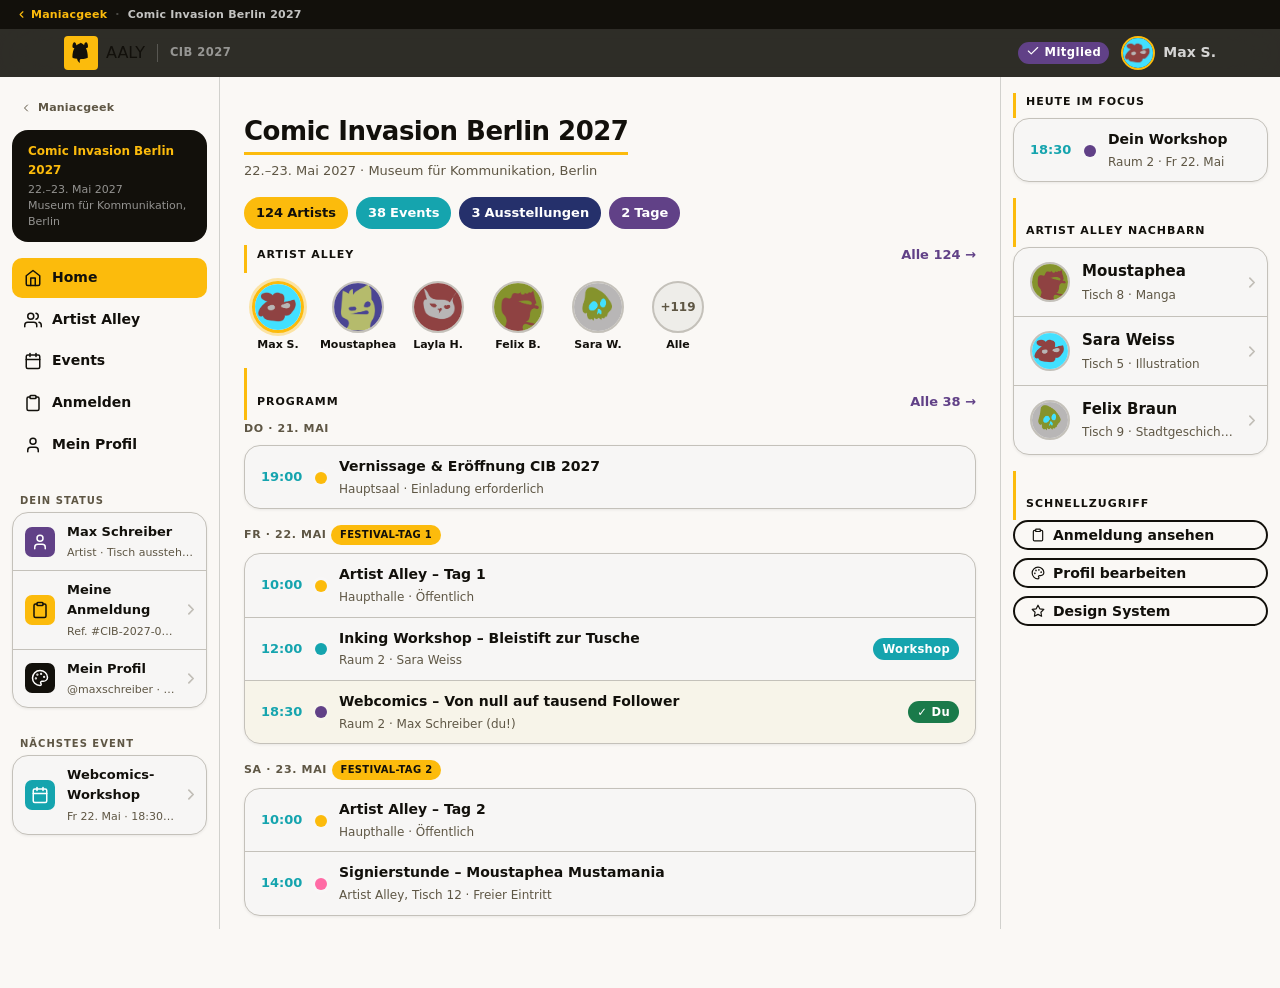
==== prototype/index.html @ ad55180c "feat(prototype): painted-door features + Slack-style drawer nav - All events clickable → event-detai" ====
<!DOCTYPE html>
<html lang="de">
<head>
  <meta charset="utf-8">
  <meta name="viewport" content="width=device-width, initial-scale=1">
  <title>Comic Invasion Berlin 2027 – AALY</title>
  <link rel="stylesheet" href="kern-aaly.css">
</head>
<body>

<a href="#main-content" class="skip-link">Zum Hauptinhalt springen</a>

<div class="kern-platform-bar">
  <a href="#" class="kern-platform-bar__link" onclick="return false;">
    <svg viewBox="0 0 24 24" width="11" height="11" fill="none" stroke="currentColor" stroke-width="2.5" stroke-linecap="round" stroke-linejoin="round"><path d="m15 18-6-6 6-6"/></svg>
    Maniacgeek
  </a>
  <span class="kern-platform-bar__sep">·</span>
  <span class="kern-platform-bar__space">Comic Invasion Berlin 2027</span>
</div>
<header class="kern-kopfzeile" role="banner">
  <div class="kern-kopfzeile__inner">
    <button class="kern-kopfzeile__logo-btn" onclick="openDrawer()" aria-label="Menü öffnen">
      <div class="kern-kopfzeile__logo-mark">
        <svg viewBox="87 177 62 72" width="22" height="22" fill="currentColor" aria-hidden="true">
          <path fill-rule="evenodd" d="M134.4,197.1c3.4,7.1,5.9,17.1,5.9,31.1,0,.1,0,.2-.2.3-7.9,4.1-20.8,4.4-24.8,4.6,0,0-.2,0-.2.1-.3.5-1.4,2.7-1.4,5.6,0,2.3.7,4.6,1.1,5.8,0,.3-.2.5-.4.4-4.4-2.5-8.3-6.7-9.1-12.6,0-.1-.1-.2-.3-.3-4.6-.4-9.3-1.2-13.4-3-1.1-.5-1.8-1.7-1.8-2.9.3-13.7,3-23.1,6.6-29.7,0,0,0,0-.1,0-3.5,0-6.4-.4-6.3-5.6,0-6.4,2.9-13.3,6.4-13.3,3.3,0,5.9,4.3,6.3,10,0,.3.3.4.5.2,5.1-4.6,10.1-5.7,11.7-5.9.2,0,.3-.2.3-.3v-2c0-.2.2-.3.4-.3,1.5.3,6.9,2,12.2,7.9.2.2.5.1.5-.2.5-5.3,3.2-9.2,6.3-9.2,3.5,0,6.3,6.9,6.3,13.3s-4.5,5.6-6,5.6c-.2,0-.4.2-.3.4"/>
        </svg>
      </div>
      AALY
      <span class="kern-kopfzeile__space-name">CIB 2027</span>
    </button>
    
    <div class="kern-kopfzeile__actions">
      <span class="kern-member-chip"><svg class="lucide" aria-hidden="true" viewBox="0 0 24 24" width="14" height="14" fill="none" stroke="currentColor" stroke-width="2" stroke-linecap="round" stroke-linejoin="round"><path d="M20 6 9 17l-5-5"/></svg> Mitglied</span>
      <div class="kern-kopfzeile__user">
        <div class="kern-kopfzeile__avatar"><img src="../FakeImages/Avatar copy 4.png" alt="Max Schreiber"></div>
        <span>Max S.</span>
      </div>
    </div>
  </div>
</header>

<main id="main-content">
<div class="kern-app-layout">

  <!-- ── SIDEBAR (900px+) ── -->
  <aside class="kern-sidebar" aria-label="Space-Navigation">

    <a href="#" class="kern-sidebar-back" onclick="return false;" aria-label="Zurück zu Maniacgeek">
      <svg viewBox="0 0 24 24" width="12" height="12" fill="none" stroke="currentColor" stroke-width="2" stroke-linecap="round" stroke-linejoin="round"><path d="m15 18-6-6 6-6"/></svg>
      Maniacgeek
    </a>
    <div class="kern-sidebar-space">
      <div class="kern-sidebar-space__name">Comic Invasion Berlin 2027</div>
      <div class="kern-sidebar-space__meta">22.–23. Mai 2027<br>Museum für Kommunikation, Berlin</div>
    </div>

    <nav class="kern-sidebar-nav" aria-label="Navigation">
      <a href="index.html" class="kern-sidebar-nav__item active">
        <svg viewBox="0 0 24 24" width="18" height="18" fill="none" stroke="currentColor" stroke-width="2" stroke-linecap="round" stroke-linejoin="round"><path d="m3 9 9-7 9 7v11a2 2 0 0 1-2 2H5a2 2 0 0 1-2-2z"/><polyline points="9 22 9 12 15 12 15 22"/></svg>
        Home
      </a>
      <a href="artists.html" class="kern-sidebar-nav__item">
        <svg viewBox="0 0 24 24" width="18" height="18" fill="none" stroke="currentColor" stroke-width="2" stroke-linecap="round" stroke-linejoin="round"><path d="M17 21v-2a4 4 0 0 0-4-4H5a4 4 0 0 0-4 4v2"/><circle cx="9" cy="7" r="4"/><path d="M23 21v-2a4 4 0 0 0-3-3.87"/><path d="M16 3.13a4 4 0 0 1 0 7.75"/></svg>
        Artist Alley
      </a>
      <a href="events.html" class="kern-sidebar-nav__item">
        <svg viewBox="0 0 24 24" width="18" height="18" fill="none" stroke="currentColor" stroke-width="2" stroke-linecap="round" stroke-linejoin="round"><path d="M8 2v4"/><path d="M16 2v4"/><rect width="18" height="18" x="3" y="4" rx="2"/><path d="M3 10h18"/></svg>
        Events
      </a>
      <a href="anmelden.html" class="kern-sidebar-nav__item">
        <svg viewBox="0 0 24 24" width="18" height="18" fill="none" stroke="currentColor" stroke-width="2" stroke-linecap="round" stroke-linejoin="round"><rect width="8" height="4" x="8" y="2" rx="1" ry="1"/><path d="M16 4h2a2 2 0 0 1 2 2v14a2 2 0 0 1-2 2H6a2 2 0 0 1-2-2V6a2 2 0 0 1 2-2h2"/></svg>
        Anmelden
      </a>
      <a href="artist-portfolio.html" class="kern-sidebar-nav__item">
        <svg viewBox="0 0 24 24" width="18" height="18" fill="none" stroke="currentColor" stroke-width="2" stroke-linecap="round" stroke-linejoin="round"><path d="M19 21v-2a4 4 0 0 0-4-4H9a4 4 0 0 0-4 4v2"/><circle cx="12" cy="7" r="4"/></svg>
        Mein Profil
      </a>
    </nav>

    <div class="kern-section-label">Dein Status</div>
    <div class="kern-cell-group" style="margin-bottom:var(--s4);">
      <div class="kern-cell">
        <div class="kern-cell__icon kern-cell__icon--purple">
          <svg class="lucide" viewBox="0 0 24 24" width="18" height="18" fill="none" stroke="currentColor" stroke-width="2" stroke-linecap="round" stroke-linejoin="round"><path d="M19 21v-2a4 4 0 0 0-4-4H9a4 4 0 0 0-4 4v2"/><circle cx="12" cy="7" r="4"/></svg>
        </div>
        <div class="kern-cell__content">
          <span class="kern-cell__title">Max Schreiber</span>
          <span class="kern-cell__sub">Artist · Tisch ausstehend</span>
        </div>
        <span class="kern-badge kern-badge--accent">In Prüfung</span>
      </div>
      <a href="anmelden.html" class="kern-cell kern-cell--chevron">
        <div class="kern-cell__icon kern-cell__icon--yellow">
          <svg class="lucide" viewBox="0 0 24 24" width="18" height="18" fill="none" stroke="currentColor" stroke-width="2" stroke-linecap="round" stroke-linejoin="round"><rect width="8" height="4" x="8" y="2" rx="1" ry="1"/><path d="M16 4h2a2 2 0 0 1 2 2v14a2 2 0 0 1-2 2H6a2 2 0 0 1-2-2V6a2 2 0 0 1 2-2h2"/></svg>
        </div>
        <div class="kern-cell__content">
          <span class="kern-cell__title">Meine Anmeldung</span>
          <span class="kern-cell__sub">Ref. #CIB-2027-0042</span>
        </div>
      </a>
      <a href="artist-portfolio.html" class="kern-cell kern-cell--chevron">
        <div class="kern-cell__icon kern-cell__icon--ink">
          <svg class="lucide" viewBox="0 0 24 24" width="18" height="18" fill="none" stroke="currentColor" stroke-width="2" stroke-linecap="round" stroke-linejoin="round"><circle cx="13.5" cy="6.5" r=".5" fill="currentColor"/><circle cx="17.5" cy="10.5" r=".5" fill="currentColor"/><circle cx="8.5" cy="7.5" r=".5" fill="currentColor"/><circle cx="6.5" cy="12.5" r=".5" fill="currentColor"/><path d="M12 2C6.5 2 2 6.5 2 12s4.5 10 10 10c.926 0 1.648-.746 1.648-1.688 0-.437-.18-.835-.437-1.125-.29-.289-.438-.652-.438-1.125a1.64 1.64 0 0 1 1.668-1.668h1.996c3.051 0 5.555-2.503 5.555-5.554C21.965 6.012 17.461 2 12 2z"/></svg>
        </div>
        <div class="kern-cell__content">
          <span class="kern-cell__title">Mein Profil</span>
          <span class="kern-cell__sub">@maxschreiber · 8 Werke</span>
        </div>
      </a>
    </div>

    <div class="kern-section-label">Nächstes Event</div>
    <div class="kern-cell-group">
      <a href="events.html" class="kern-cell kern-cell--chevron">
        <div class="kern-cell__icon kern-cell__icon--teal">
          <svg class="lucide" viewBox="0 0 24 24" width="18" height="18" fill="none" stroke="currentColor" stroke-width="2" stroke-linecap="round" stroke-linejoin="round"><path d="M8 2v4"/><path d="M16 2v4"/><rect width="18" height="18" x="3" y="4" rx="2"/><path d="M3 10h18"/></svg>
        </div>
        <div class="kern-cell__content">
          <span class="kern-cell__title">Webcomics-Workshop</span>
          <span class="kern-cell__sub">Fr 22. Mai · 18:30 · Raum 2</span>
        </div>
      </a>
    </div>

  </aside>

  <!-- ── MAIN CONTENT ── -->
  <div class="kern-main-col">

    <div class="kern-page-title">Comic Invasion Berlin 2027</div>
    <div class="kern-page-caption">22.–23. Mai 2027 · Museum für Kommunikation, Berlin</div>

    <div class="kern-stat-pills">
      <div class="kern-stat-pill"><span>124</span>Artists</div>
      <div class="kern-stat-pill"><span>38</span>Events</div>
      <div class="kern-stat-pill"><span>3</span>Ausstellungen</div>
      <div class="kern-stat-pill"><span>2</span>Tage</div>
    </div>

    <!-- Mobile-only: Dein Status -->
    <div class="sidebar-mobile-only">
      <div class="kern-section-label" style="padding-top:0;">Dein Status</div>
      <div class="kern-cell-group" style="margin-bottom:var(--s4);">
        <div class="kern-cell">
          <div class="kern-cell__icon kern-cell__icon--purple">
            <svg class="lucide" viewBox="0 0 24 24" width="18" height="18" fill="none" stroke="currentColor" stroke-width="2" stroke-linecap="round" stroke-linejoin="round"><path d="M19 21v-2a4 4 0 0 0-4-4H9a4 4 0 0 0-4 4v2"/><circle cx="12" cy="7" r="4"/></svg>
          </div>
          <div class="kern-cell__content">
            <span class="kern-cell__title">Max Schreiber</span>
            <span class="kern-cell__sub">Artist · Tisch ausstehend</span>
          </div>
          <span class="kern-badge kern-badge--accent">In Prüfung</span>
        </div>
        <a href="anmelden.html" class="kern-cell kern-cell--chevron">
          <div class="kern-cell__icon kern-cell__icon--yellow">
            <svg class="lucide" viewBox="0 0 24 24" width="18" height="18" fill="none" stroke="currentColor" stroke-width="2" stroke-linecap="round" stroke-linejoin="round"><rect width="8" height="4" x="8" y="2" rx="1" ry="1"/><path d="M16 4h2a2 2 0 0 1 2 2v14a2 2 0 0 1-2 2H6a2 2 0 0 1-2-2V6a2 2 0 0 1 2-2h2"/></svg>
          </div>
          <div class="kern-cell__content">
            <span class="kern-cell__title">Meine Anmeldung</span>
            <span class="kern-cell__sub">Ref. #CIB-2027-0042 · Eingereicht</span>
          </div>
        </a>
        <a href="events.html" class="kern-cell kern-cell--chevron">
          <div class="kern-cell__icon kern-cell__icon--teal">
            <svg class="lucide" viewBox="0 0 24 24" width="18" height="18" fill="none" stroke="currentColor" stroke-width="2" stroke-linecap="round" stroke-linejoin="round"><path d="M8 2v4"/><path d="M16 2v4"/><rect width="18" height="18" x="3" y="4" rx="2"/><path d="M3 10h18"/></svg>
          </div>
          <div class="kern-cell__content">
            <span class="kern-cell__title">Webcomics-Workshop</span>
            <span class="kern-cell__sub">Fr 22. Mai · 18:30 · Raum 2</span>
          </div>
          <span class="kern-badge kern-badge--success" style="flex-shrink:0;">Bestätigt</span>
        </a>
      </div>
    </div>

    <!-- Artist Alley scroll -->
    <div class="kern-section-label" style="padding-top:0;">Artist Alley <a href="artists.html">Alle 124 →</a></div>
    <div class="kern-scroll-x">
      <a href="artist-portfolio.html" class="kern-avatar-chip kern-avatar-chip--me">
        <div class="kern-avatar-chip__img"><img src="../FakeImages/Avatar copy 4.png" alt="Max Schreiber"></div>
        <span class="kern-avatar-chip__name">Max S.</span>
      </a>
      <a href="artist-portfolio.html" class="kern-avatar-chip">
        <div class="kern-avatar-chip__img"><img src="../FakeImages/Avatar.png" alt="Moustaphea Mustamania"></div>
        <span class="kern-avatar-chip__name">Moustaphea</span>
      </a>
      <a href="artists.html" class="kern-avatar-chip">
        <div class="kern-avatar-chip__img"><img src="../FakeImages/Avatar copy 2.png" alt="Layla Hassan"></div>
        <span class="kern-avatar-chip__name">Layla H.</span>
      </a>
      <a href="artists.html" class="kern-avatar-chip">
        <div class="kern-avatar-chip__img"><img src="../FakeImages/Avatar copy.png" alt="Felix Braun"></div>
        <span class="kern-avatar-chip__name">Felix B.</span>
      </a>
      <a href="artists.html" class="kern-avatar-chip">
        <div class="kern-avatar-chip__img"><img src="../FakeImages/Avatar copy 3.png" alt="Sara Weiss"></div>
        <span class="kern-avatar-chip__name">Sara W.</span>
      </a>
      <a href="artists.html" class="kern-avatar-chip">
        <div class="kern-avatar-chip__img" style="background:var(--color-surface);display:flex;align-items:center;justify-content:center;font-weight:800;font-size:12px;color:var(--color-text-muted);">+119</div>
        <span class="kern-avatar-chip__name">Alle</span>
      </a>
    </div>

    <!-- Programm -->
    <div class="kern-section-label">Programm <a href="events.html">Alle 38 →</a></div>

    <div style="font-size:11px;font-weight:700;letter-spacing:.06em;color:var(--color-text-muted);text-transform:uppercase;margin-bottom:var(--s2);">Do · 21. Mai</div>
    <div class="kern-cell-group" style="margin-bottom:var(--s4);">
      <a href="events.html" class="kern-event-cell">
        <span class="kern-event-cell__time">19:00</span>
        <span class="kern-event-cell__dot" style="background:var(--cib-yellow);"></span>
        <div class="kern-event-cell__body">
          <span class="kern-event-cell__title">Vernissage &amp; Eröffnung CIB 2027</span>
          <span class="kern-event-cell__meta">Hauptsaal · Einladung erforderlich</span>
        </div>
      </a>
    </div>

    <div style="font-size:11px;font-weight:700;letter-spacing:.06em;color:var(--color-text-muted);text-transform:uppercase;margin-bottom:var(--s2);">Fr · 22. Mai <span class="kern-badge kern-badge--brand" style="vertical-align:middle;font-size:10px;">Festival-Tag 1</span></div>
    <div class="kern-cell-group" style="margin-bottom:var(--s4);">
      <a href="events.html" class="kern-event-cell">
        <span class="kern-event-cell__time">10:00</span>
        <span class="kern-event-cell__dot" style="background:var(--cib-yellow);"></span>
        <div class="kern-event-cell__body">
          <span class="kern-event-cell__title">Artist Alley – Tag 1</span>
          <span class="kern-event-cell__meta">Haupthalle · Öffentlich</span>
        </div>
      </a>
      <a href="events.html" class="kern-event-cell">
        <span class="kern-event-cell__time">12:00</span>
        <span class="kern-event-cell__dot" style="background:var(--cib-teal);"></span>
        <div class="kern-event-cell__body">
          <span class="kern-event-cell__title">Inking Workshop – Bleistift zur Tusche</span>
          <span class="kern-event-cell__meta">Raum 2 · Sara Weiss</span>
        </div>
        <div class="kern-event-cell__right"><span class="kern-badge kern-badge--teal">Workshop</span></div>
      </a>
      <a href="event-detail.html" class="kern-event-cell" style="background:rgba(252,187,12,.05);">
        <span class="kern-event-cell__time">18:30</span>
        <span class="kern-event-cell__dot" style="background:var(--cib-purple);"></span>
        <div class="kern-event-cell__body">
          <span class="kern-event-cell__title">Webcomics – Von null auf tausend Follower</span>
          <span class="kern-event-cell__meta">Raum 2 · Max Schreiber (du!)</span>
        </div>
        <div class="kern-event-cell__right"><span class="kern-badge kern-badge--success">✓ Du</span></div>
      </a>
    </div>

    <div style="font-size:11px;font-weight:700;letter-spacing:.06em;color:var(--color-text-muted);text-transform:uppercase;margin-bottom:var(--s2);">Sa · 23. Mai <span class="kern-badge kern-badge--brand" style="vertical-align:middle;font-size:10px;">Festival-Tag 2</span></div>
    <div class="kern-cell-group">
      <a href="events.html" class="kern-event-cell">
        <span class="kern-event-cell__time">10:00</span>
        <span class="kern-event-cell__dot" style="background:var(--cib-yellow);"></span>
        <div class="kern-event-cell__body">
          <span class="kern-event-cell__title">Artist Alley – Tag 2</span>
          <span class="kern-event-cell__meta">Haupthalle · Öffentlich</span>
        </div>
      </a>
      <a href="artist-portfolio.html" class="kern-event-cell">
        <span class="kern-event-cell__time">14:00</span>
        <span class="kern-event-cell__dot" style="background:var(--cib-pink);"></span>
        <div class="kern-event-cell__body">
          <span class="kern-event-cell__title">Signierstunde – Moustaphea Mustamania</span>
          <span class="kern-event-cell__meta">Artist Alley, Tisch 12 · Freier Eintritt</span>
        </div>
      </a>
    </div>

  </div><!-- /kern-main-col -->

  <!-- ── SIDE PANEL (1200px+) ── -->
  <div class="kern-side-panel">
    <div class="kern-section-label" style="padding-top:0;">Heute im Focus</div>
    <div class="kern-cell-group" style="margin-bottom:var(--s4);">
      <a href="events.html" class="kern-event-cell">
        <span class="kern-event-cell__time">18:30</span>
        <span class="kern-event-cell__dot" style="background:var(--cib-purple);"></span>
        <div class="kern-event-cell__body">
          <span class="kern-event-cell__title">Dein Workshop</span>
          <span class="kern-event-cell__meta">Raum 2 · Fr 22. Mai</span>
        </div>
      </a>
    </div>

    <div class="kern-section-label">Artist Alley Nachbarn</div>
    <div class="kern-cell-group" style="margin-bottom:var(--s4);">
      <a href="artist-portfolio.html" class="kern-cell kern-cell--chevron">
        <div class="kern-cell__avatar"><img src="../FakeImages/Avatar copy 5.png" alt="Moustaphea"></div>
        <div class="kern-cell__content">
          <span class="kern-cell__title">Moustaphea</span>
          <span class="kern-cell__sub">Tisch 8 · Manga</span>
        </div>
      </a>
      <a href="artists.html" class="kern-cell kern-cell--chevron">
        <div class="kern-cell__avatar"><img src="../FakeImages/Avatar copy 8.png" alt="Sara Weiss"></div>
        <div class="kern-cell__content">
          <span class="kern-cell__title">Sara Weiss</span>
          <span class="kern-cell__sub">Tisch 5 · Illustration</span>
        </div>
      </a>
      <a href="artists.html" class="kern-cell kern-cell--chevron">
        <div class="kern-cell__avatar"><img src="../FakeImages/Avatar copy 3.png" alt="Felix Braun"></div>
        <div class="kern-cell__content">
          <span class="kern-cell__title">Felix Braun</span>
          <span class="kern-cell__sub">Tisch 9 · Stadtgeschichten</span>
        </div>
      </a>
    </div>

    <div class="kern-section-label">Schnellzugriff</div>
    <div style="display:flex;flex-direction:column;gap:var(--s2);">
      <a href="anmelden.html" class="kern-btn kern-btn--secondary kern-btn--sm" style="justify-content:flex-start; gap:8px;">
        <svg viewBox="0 0 24 24" width="14" height="14" fill="none" stroke="currentColor" stroke-width="2" stroke-linecap="round" stroke-linejoin="round"><rect width="8" height="4" x="8" y="2" rx="1"/><path d="M16 4h2a2 2 0 0 1 2 2v14a2 2 0 0 1-2 2H6a2 2 0 0 1-2-2V6a2 2 0 0 1 2-2h2"/></svg>
        Anmeldung ansehen
      </a>
      <a href="artist-portfolio.html" class="kern-btn kern-btn--secondary kern-btn--sm" style="justify-content:flex-start; gap:8px;">
        <svg viewBox="0 0 24 24" width="14" height="14" fill="none" stroke="currentColor" stroke-width="2" stroke-linecap="round" stroke-linejoin="round"><circle cx="13.5" cy="6.5" r=".5" fill="currentColor"/><circle cx="17.5" cy="10.5" r=".5" fill="currentColor"/><circle cx="8.5" cy="7.5" r=".5" fill="currentColor"/><circle cx="6.5" cy="12.5" r=".5" fill="currentColor"/><path d="M12 2C6.5 2 2 6.5 2 12s4.5 10 10 10c.926 0 1.648-.746 1.648-1.688 0-.437-.18-.835-.437-1.125-.29-.289-.438-.652-.438-1.125a1.64 1.64 0 0 1 1.668-1.668h1.996c3.051 0 5.555-2.503 5.555-5.554C21.965 6.012 17.461 2 12 2z"/></svg>
        Profil bearbeiten
      </a>
      <a href="design-system.html" class="kern-btn kern-btn--secondary kern-btn--sm" style="justify-content:flex-start; gap:8px;">
        <svg viewBox="0 0 24 24" width="14" height="14" fill="none" stroke="currentColor" stroke-width="2" stroke-linecap="round" stroke-linejoin="round"><path d="M12 2l3.09 6.26L22 9.27l-5 4.87 1.18 6.88L12 17.77l-6.18 3.25L7 14.14 2 9.27l6.91-1.01L12 2z"/></svg>
        Design System
      </a>
    </div>
  </div><!-- /kern-side-panel -->

</div><!-- /kern-app-layout -->
</main>

<!-- Bottom nav (mobile only, hidden 900px+) -->
<nav class="kern-bottom-nav" aria-label="Hauptnavigation">
  <a href="index.html" class="kern-bottom-nav__item active">
    <svg viewBox="0 0 24 24" width="22" height="22" fill="none" stroke="currentColor" stroke-width="2" stroke-linecap="round" stroke-linejoin="round"><path d="m3 9 9-7 9 7v11a2 2 0 0 1-2 2H5a2 2 0 0 1-2-2z"/><polyline points="9 22 9 12 15 12 15 22"/></svg>
    Home
  </a>
  <a href="artists.html" class="kern-bottom-nav__item">
    <svg viewBox="0 0 24 24" width="22" height="22" fill="none" stroke="currentColor" stroke-width="2" stroke-linecap="round" stroke-linejoin="round"><path d="M17 21v-2a4 4 0 0 0-4-4H5a4 4 0 0 0-4 4v2"/><circle cx="9" cy="7" r="4"/><path d="M23 21v-2a4 4 0 0 0-3-3.87"/><path d="M16 3.13a4 4 0 0 1 0 7.75"/></svg>
    Artists
  </a>
  <a href="events.html" class="kern-bottom-nav__item">
    <svg viewBox="0 0 24 24" width="22" height="22" fill="none" stroke="currentColor" stroke-width="2" stroke-linecap="round" stroke-linejoin="round"><path d="M8 2v4"/><path d="M16 2v4"/><rect width="18" height="18" x="3" y="4" rx="2"/><path d="M3 10h18"/></svg>
    Events
  </a>
  <a href="chat.html" class="kern-bottom-nav__item">
    <svg viewBox="0 0 24 24" width="22" height="22" fill="none" stroke="currentColor" stroke-width="2" stroke-linecap="round" stroke-linejoin="round"><path d="M21 15a2 2 0 0 1-2 2H7l-4 4V5a2 2 0 0 1 2-2h14a2 2 0 0 1 2 2z"/></svg>
    Chat
  </a>
  <a href="artist-portfolio.html" class="kern-bottom-nav__item">
    <svg viewBox="0 0 24 24" width="22" height="22" fill="none" stroke="currentColor" stroke-width="2" stroke-linecap="round" stroke-linejoin="round"><path d="M19 21v-2a4 4 0 0 0-4-4H9a4 4 0 0 0-4 4v2"/><circle cx="12" cy="7" r="4"/></svg>
    Profil
  </a>
</nav>


<!-- App Drawer -->
<div class="kern-drawer-overlay" id="drawerOverlay" onclick="closeDrawer()"></div>
<div class="kern-drawer" id="appDrawer" aria-hidden="true">
  <div class="kern-drawer__head">
    <div class="kern-drawer__logo-mark">
      <svg viewBox="87 177 62 72" width="22" height="22" fill="currentColor"><path fill-rule="evenodd" d="M134.4,197.1c3.4,7.1,5.9,17.1,5.9,31.1,0,.1,0,.2-.2.3-7.9,4.1-20.8,4.4-24.8,4.6,0,0-.2,0-.2.1-.3.5-1.4,2.7-1.4,5.6,0,2.3.7,4.6,1.1,5.8,0,.3-.2.5-.4.4-4.4-2.5-8.3-6.7-9.1-12.6,0-.1-.1-.2-.3-.3-4.6-.4-9.3-1.2-13.4-3-1.1-.5-1.8-1.7-1.8-2.9.3-13.7,3-23.1,6.6-29.7,0,0,0,0-.1,0-3.5,0-6.4-.4-6.3-5.6,0-6.4,2.9-13.3,6.4-13.3,3.3,0,5.9,4.3,6.3,10,0,.3.3.4.5.2,5.1-4.6,10.1-5.7,11.7-5.9.2,0,.3-.2.3-.3v-2c0-.2.2-.3.4-.3,1.5.3,6.9,2,12.2,7.9.2.2.5.1.5-.2.5-5.3,3.2-9.2,6.3-9.2,3.5,0,6.3,6.9,6.3,13.3s-4.5,5.6-6,5.6c-.2,0-.4.2-.3.4"/></svg>
    </div>
    <div>
      <div class="kern-drawer__title">AALY</div>
      <div class="kern-drawer__subtitle">Comic Invasion Berlin 2027</div>
    </div>
    <button class="kern-drawer__close" onclick="closeDrawer()" aria-label="Schließen">
      <svg viewBox="0 0 24 24" width="18" height="18" fill="none" stroke="currentColor" stroke-width="2" stroke-linecap="round" stroke-linejoin="round"><line x1="18" y1="6" x2="6" y2="18"/><line x1="6" y1="6" x2="18" y2="18"/></svg>
    </button>
  </div>

  <div class="kern-drawer__section">
    <div class="kern-drawer__section-label">Navigation</div>
    <a href="index.html" class="kern-drawer__item active">
      <svg viewBox="0 0 24 24" width="18" height="18" fill="none" stroke="currentColor" stroke-width="2" stroke-linecap="round" stroke-linejoin="round"><path d="m3 9 9-7 9 7v11a2 2 0 0 1-2 2H5a2 2 0 0 1-2-2z"/><polyline points="9 22 9 12 15 12 15 22"/></svg>
      Übersicht
    </a>
    <a href="artists.html" class="kern-drawer__item">
      <svg viewBox="0 0 24 24" width="18" height="18" fill="none" stroke="currentColor" stroke-width="2" stroke-linecap="round" stroke-linejoin="round"><path d="M17 21v-2a4 4 0 0 0-4-4H5a4 4 0 0 0-4 4v2"/><circle cx="9" cy="7" r="4"/><path d="M23 21v-2a4 4 0 0 0-3-3.87"/><path d="M16 3.13a4 4 0 0 1 0 7.75"/></svg>
      Artist Alley
    </a>
    <a href="events.html" class="kern-drawer__item">
      <svg viewBox="0 0 24 24" width="18" height="18" fill="none" stroke="currentColor" stroke-width="2" stroke-linecap="round" stroke-linejoin="round"><path d="M8 2v4"/><path d="M16 2v4"/><rect width="18" height="18" x="3" y="4" rx="2"/><path d="M3 10h18"/></svg>
      Events
    </a>
    <a href="chat.html" class="kern-drawer__item">
      <svg viewBox="0 0 24 24" width="18" height="18" fill="none" stroke="currentColor" stroke-width="2" stroke-linecap="round" stroke-linejoin="round"><path d="M21 15a2 2 0 0 1-2 2H7l-4 4V5a2 2 0 0 1 2-2h14a2 2 0 0 1 2 2z"/></svg>
      Chat & Community
    </a>
  </div>

  <div class="kern-drawer__divider"></div>

  <div class="kern-drawer__section">
    <div class="kern-drawer__section-label">Mein Bereich</div>
    <a href="#" class="kern-drawer__item" onclick="return false;">
      <svg viewBox="0 0 24 24" width="18" height="18" fill="none" stroke="currentColor" stroke-width="2" stroke-linecap="round" stroke-linejoin="round"><rect width="8" height="4" x="8" y="2" rx="1" ry="1"/><path d="M16 4h2a2 2 0 0 1 2 2v14a2 2 0 0 1-2 2H6a2 2 0 0 1-2-2V6a2 2 0 0 1 2-2h2"/></svg>
      Meine Anmeldung
    </a>
    <a href="artist-portfolio.html" class="kern-drawer__item">
      <svg viewBox="0 0 24 24" width="18" height="18" fill="none" stroke="currentColor" stroke-width="2" stroke-linecap="round" stroke-linejoin="round"><path d="M19 21v-2a4 4 0 0 0-4-4H9a4 4 0 0 0-4 4v2"/><circle cx="12" cy="7" r="4"/></svg>
      Mein Profil
    </a>
  </div>

  <div class="kern-drawer__divider"></div>

  <div class="kern-drawer__section">
    <div class="kern-drawer__section-label">Maniacgeek</div>
    <a href="#" class="kern-drawer__item" onclick="return false;">
      <svg viewBox="0 0 24 24" width="18" height="18" fill="none" stroke="currentColor" stroke-width="2" stroke-linecap="round" stroke-linejoin="round"><path d="m15 18-6-6 6-6"/></svg>
      Zurück zu Maniacgeek
    </a>
  </div>

  <div class="kern-drawer__user">
    <img src="../FakeImages/Avatar copy 4.png" alt="Max Schreiber" class="kern-drawer__avatar">
    <div>
      <div class="kern-drawer__user-name">Max Schreiber</div>
      <div class="kern-drawer__user-role">Artist · Mitglied</div>
    </div>
  </div>
</div>

<script>
function openDrawer() {
  document.getElementById('appDrawer').classList.add('open');
  document.getElementById('drawerOverlay').classList.add('open');
  document.getElementById('appDrawer').removeAttribute('aria-hidden');
}
function closeDrawer() {
  document.getElementById('appDrawer').classList.remove('open');
  document.getElementById('drawerOverlay').classList.remove('open');
  document.getElementById('appDrawer').setAttribute('aria-hidden','true');
}
document.addEventListener('keydown', e => { if(e.key==='Escape') closeDrawer(); });
</script>

</body>
</html>
---- prototype/kern-aaly.css ----
/* KERN UX v2.6.4 – CIB / AALY Theme */
/* KERN-Struktur + CIB Editorial-Aesthetik */

.lucide { vertical-align: -0.2em; flex-shrink: 0; }

@import url('https://fonts.googleapis.com/css2?family=Public+Sans:ital,wght@0,400;0,600;0,700;0,800;0,900;1,700&display=swap');

:root {
  /* ── AALY Design System (aus AALY_DesignComponents.svg) ── */

  /* Main Interactions */
  --cib-yellow:        #fcbb0c;   /* Main Interaction Bright */
  --cib-yellow-hover:  #c8940b;   /* Main Interaction Mid */
  --cib-yellow-gold:   #946e0b;   /* Main Interaction Deep */
  --cib-yellow-dim:    #fef3cc;   /* Tint für Backgrounds */

  /* BG Scale (warm, aus SVG-Graureihe) */
  --cib-ink:           #12100b;   /* BG Dark / Main Interaction Dark – dunkelste Farbe */
  --cib-ink-mid:       #5f470a;   /* Dark warm */
  --cib-ink-soft:      #3a2a0d;   /* Zwischenton */

  /* Neutral Warm Scale */
  --cib-sand-dark:     #5e5644;
  --cib-sand-mid:      #918b7f;
  --cib-sand-light:    #c4c1ba;
  --cib-sand-bright:   #f7f6f5;   /* BG Bright */

  /* Warning */
  --cib-red:           #f93c10;
  --cib-red-light:     #fde8e3;

  /* Akzentfarben (aus Design System) */
  --cib-teal:          #15a4ae;   /* Akzent 1 */
  --cib-navy:          #25306b;   /* Akzent 2 */
  --cib-purple:        #614187;   /* Akzent 3 */
  --cib-pink:          #ff6ba5;   /* Akzent 4 */
  --cib-rose:          #e2a9af;   /* Akzent 5 */
  --cib-purple-light:  #ede8f5;
  --cib-purple-dark:   #3d2759;

  /* KERN Neutral Scale – warm getönt */
  --color-bg:          #f7f6f5;   /* BG Bright aus Design System */
  --color-bg-pure:     #ffffff;
  --color-surface:     #eeede9;
  --color-surface-2:   #e3e1db;
  --color-border:      #c4c1ba;   /* aus Design System */
  --color-border-dark: #918b7f;
  --color-text:        #12100b;   /* BG Dark = Text Dark */
  --color-text-muted:  #5e5644;
  --color-text-xmuted: #918b7f;

  /* Semantic aliases */
  --color-brand:        var(--cib-yellow);
  --color-brand-hover:  var(--cib-yellow-hover);
  --color-accent:       var(--cib-purple);
  --color-accent-light: var(--cib-purple-light);
  --color-error:        var(--cib-red);
  --color-success:      #1a5c35;
  --color-success-bg:   #d4edde;
  --color-info:         var(--cib-navy);
  --color-info-bg:      #dce0f0;
  --color-warn-bg:      #fef3cc;

  /* Typography */
  --font:           "Public Sans", system-ui, sans-serif;
  --text-xs:        0.72rem;
  --text-sm:        0.875rem;
  --text-base:      1rem;
  --text-lg:        1.125rem;
  --text-xl:        1.375rem;
  --text-2xl:       1.75rem;
  --text-3xl:       2.375rem;
  --text-4xl:       3.25rem;
  --text-5xl:       4.5rem;

  /* Spacing */
  --s1: 4px;  --s2: 8px;  --s3: 12px; --s4: 16px;
  --s5: 24px; --s6: 40px; --s7: 72px; --s8: 120px;

  /* Radius – KERN uses tight radius */
  --r-sm: 2px;
  --r-md: 4px;
  --r-lg: 8px;

  /* Shadows */
  --shadow-sm:   0 1px 2px rgba(0,0,0,0.08);
  --shadow-card: 0 1px 4px rgba(0,0,0,0.10);
  --shadow-lg:   0 8px 24px rgba(0,0,0,0.12);

  /* Layout */
  --max-w: 1200px;
}

/* ── Reset ── */
*, *::before, *::after { box-sizing: border-box; margin: 0; padding: 0; }
html { font-size: 16px; scroll-behavior: smooth; }
body {
  font-family: var(--font);
  font-size: var(--text-base);
  line-height: 1.55;
  color: var(--color-text);
  background: var(--color-bg);
  -webkit-font-smoothing: antialiased;
}
img { max-width: 100%; display: block; }
a { color: var(--color-accent); text-decoration: underline; }
a:hover { color: var(--cib-purple-dark); }
ul, ol { padding-left: var(--s5); }
strong { font-weight: 700; }

/* ── Skip Link ── */
.skip-link {
  position: absolute; top: -9999px; left: var(--s4);
  background: var(--cib-yellow); color: var(--cib-ink);
  padding: var(--s2) var(--s4); font-weight: 700; z-index: 9999;
  border-radius: var(--r-md); text-decoration: none;
}
.skip-link:focus { top: var(--s2); }

/* ═══════════════════════════════════════
   KERN KOPFZEILE
═══════════════════════════════════════ */
.kern-kopfzeile {
  background: var(--cib-ink);
  border-bottom: 3px solid var(--cib-yellow);
  position: sticky; top: 0; z-index: 200;
}
.kern-kopfzeile__inner {
  max-width: var(--max-w); margin: 0 auto;
  padding: 0 var(--s5);
  display: flex; align-items: center; gap: var(--s4); height: 58px;
}
.kern-kopfzeile__logo {
  display: flex; align-items: center; gap: var(--s3);
  text-decoration: none; color: #fff;
  font-weight: 900; font-size: var(--text-lg);
  letter-spacing: -0.02em; flex-shrink: 0;
}
.kern-kopfzeile__logo-mark {
  width: 34px; height: 34px;
  background: var(--cib-yellow);
  border-radius: var(--r-md);
  display: flex; align-items: center; justify-content: center;
  font-size: var(--text-sm); font-weight: 900; color: var(--cib-ink);
}
.kern-kopfzeile__space-name {
  font-size: var(--text-xs); font-weight: 600;
  color: rgba(255,255,255,0.5);
  letter-spacing: 0.04em; text-transform: uppercase;
  border-left: 1px solid rgba(255,255,255,0.2);
  padding-left: var(--s3); margin-left: var(--s1);
}
.kern-kopfzeile__nav {
  display: flex; align-items: center; gap: 0; flex: 1;
}
.kern-kopfzeile__nav a {
  color: rgba(255,255,255,0.65);
  text-decoration: none; font-size: var(--text-sm); font-weight: 600;
  padding: var(--s2) var(--s3); border-radius: var(--r-md);
  transition: color 0.12s, background 0.12s;
  white-space: nowrap;
}
.kern-kopfzeile__nav a:hover { color: #fff; background: rgba(255,255,255,0.08); }
.kern-kopfzeile__nav a[aria-current="page"] { color: var(--cib-yellow); }
.kern-kopfzeile__actions { margin-left: auto; display: flex; align-items: center; gap: var(--s3); }
.kern-kopfzeile__user {
  display: flex; align-items: center; gap: var(--s2);
  color: rgba(255,255,255,0.8); font-size: var(--text-sm); font-weight: 600;
}
.kern-kopfzeile__avatar {
  width: 34px; height: 34px; border-radius: 50%;
  overflow: hidden; border: 2px solid var(--cib-yellow); flex-shrink: 0;
}
.kern-kopfzeile__avatar img { width: 100%; height: 100%; object-fit: cover; }
.kern-member-chip {
  background: var(--cib-purple); color: #fff;
  font-size: var(--text-xs); font-weight: 700;
  padding: 2px 8px; border-radius: 99px; letter-spacing: 0.04em;
}

/* ── Breadcrumb ── */
.kern-breadcrumb {
  background: var(--color-surface); border-bottom: 1px solid var(--color-border);
  padding: var(--s2) 0; font-size: var(--text-sm);
}
.kern-breadcrumb__inner {
  max-width: var(--max-w); margin: 0 auto; padding: 0 var(--s5);
  display: flex; align-items: center; gap: var(--s2); color: var(--color-text-muted);
}
.kern-breadcrumb__inner a { color: var(--color-accent); text-decoration: none; }
.kern-breadcrumb__inner a:hover { text-decoration: underline; }
.kern-breadcrumb__sep { color: var(--color-border-dark); }

/* ═══════════════════════════════════════
   LAYOUT
═══════════════════════════════════════ */
.kern-container { max-width: var(--max-w); margin: 0 auto; padding: 0 var(--s5); }
.kern-page  { padding: var(--s6) 0 var(--s8); }
.kern-section { margin-bottom: var(--s7); }
.kern-section--sm { margin-bottom: var(--s6); }

/* ═══════════════════════════════════════
   CIB HERO (Editorial, bold)
═══════════════════════════════════════ */
.kern-hero {
  background: var(--cib-ink);
  position: relative; overflow: hidden;
  border-bottom: 4px solid var(--cib-yellow);
}
.kern-hero__bg-texture {
  position: absolute; inset: 0; pointer-events: none;
  background-image:
    radial-gradient(ellipse 60% 80% at 85% 30%, rgba(97,65,135,0.30) 0%, transparent 65%),
    radial-gradient(ellipse 40% 60% at 10% 80%, rgba(252,187,12,0.12) 0%, transparent 60%),
    radial-gradient(ellipse 30% 40% at 50% 100%, rgba(21,164,174,0.08) 0%, transparent 60%);
}
/* Speech-bubble decorative element */
.kern-hero__bubble {
  position: absolute; right: -60px; bottom: -40px;
  width: 340px; height: 200px; opacity: 0.06;
  border: 12px solid #fff; border-radius: 50%;
  transform: rotate(-15deg);
  pointer-events: none;
}
.kern-hero__inner {
  max-width: var(--max-w); margin: 0 auto;
  padding: var(--s7) var(--s5);
  display: grid; grid-template-columns: 1fr 420px; gap: var(--s7); align-items: center;
  position: relative;
}
.kern-hero__preline {
  font-size: var(--text-xs); font-weight: 800; letter-spacing: 0.14em;
  text-transform: uppercase; color: var(--cib-yellow);
  display: flex; align-items: center; gap: var(--s2); margin-bottom: var(--s3);
}
.kern-hero__preline::before {
  content: ''; display: block; width: 20px; height: 2px; background: var(--cib-yellow);
}
.kern-hero__title {
  font-size: var(--text-4xl); font-weight: 900;
  line-height: 1.0; color: #fff; margin-bottom: var(--s4);
  letter-spacing: -0.03em;
}
.kern-hero__title em { color: var(--cib-yellow); font-style: normal; }
.kern-hero__body {
  font-size: var(--text-lg); color: rgba(255,255,255,0.65);
  line-height: 1.65; margin-bottom: var(--s5);
}
.kern-hero__actions { display: flex; gap: var(--s3); flex-wrap: wrap; }
.kern-hero__image {
  border-radius: var(--r-lg); overflow: hidden;
  aspect-ratio: 16/9; box-shadow: var(--shadow-lg);
  border: 2px solid rgba(255,255,255,0.08);
}
.kern-hero__image img { width: 100%; height: 100%; object-fit: cover; }

/* Logged-in member strip */
.kern-member-strip {
  background: rgba(97,65,135,0.18);
  border-top: 1px solid rgba(97,65,135,0.3);
  border-bottom: 1px solid rgba(97,65,135,0.3);
  padding: var(--s3) 0;
}
.kern-member-strip__inner {
  max-width: var(--max-w); margin: 0 auto; padding: 0 var(--s5);
  display: flex; align-items: center; gap: var(--s4); flex-wrap: wrap;
}
.kern-member-strip__status {
  display: flex; align-items: center; gap: var(--s2);
  font-size: var(--text-sm); color: rgba(255,255,255,0.8);
}
.kern-member-strip__dot {
  width: 8px; height: 8px; border-radius: 50%;
  background: #4ade80; box-shadow: 0 0 6px #4ade80; flex-shrink: 0;
}
.kern-member-strip__links {
  margin-left: auto; display: flex; gap: var(--s3);
}
.kern-member-strip__links a {
  color: rgba(255,255,255,0.6); font-size: var(--text-sm);
  text-decoration: none; font-weight: 600;
}
.kern-member-strip__links a:hover { color: var(--cib-yellow); }

@media (max-width: 900px) {
  .kern-hero__inner { grid-template-columns: 1fr; }
  .kern-hero__image { display: none; }
  .kern-hero__title { font-size: var(--text-3xl); }
}

/* ═══════════════════════════════════════
   BUTTONS
═══════════════════════════════════════ */
.kern-btn {
  display: inline-flex; align-items: center; gap: var(--s2);
  padding: 10px var(--s5); font-family: var(--font);
  font-size: var(--text-base); font-weight: 700;
  border-radius: var(--r-md); border: 2px solid transparent;
  cursor: pointer; text-decoration: none;
  transition: background 0.12s, color 0.12s, border-color 0.12s, transform 0.1s;
  white-space: nowrap; line-height: 1;
}
.kern-btn:active { transform: scale(0.98); }
.kern-btn--primary {
  background: var(--cib-yellow); color: var(--cib-ink);
  border-color: var(--cib-yellow);
}
.kern-btn--primary:hover {
  background: var(--cib-yellow-hover); border-color: var(--cib-yellow-hover); color: var(--cib-ink);
}
.kern-btn--secondary {
  background: transparent; color: var(--color-text);
  border-color: var(--cib-ink);
}
.kern-btn--secondary:hover { background: var(--color-surface); border-color: var(--cib-ink); }
.kern-btn--outline-white {
  background: transparent; color: #fff;
  border-color: rgba(255,255,255,0.35);
}
.kern-btn--outline-white:hover { background: rgba(255,255,255,0.1); border-color: #fff; color: #fff; }
.kern-btn--ghost {
  background: transparent; color: var(--color-accent);
  border-color: transparent; padding-left: var(--s3); padding-right: var(--s3);
}
.kern-btn--ghost:hover { background: var(--color-accent-light); color: var(--color-accent); }
.kern-btn--sm { font-size: var(--text-sm); padding: 6px var(--s4); }
.kern-btn--full { width: 100%; justify-content: center; }
.kern-btn--danger { background: var(--cib-red); color: #fff; border-color: var(--cib-red); }

/* ═══════════════════════════════════════
   BADGES
═══════════════════════════════════════ */
.kern-badge {
  display: inline-flex; align-items: center;
  font-size: var(--text-xs); font-weight: 700;
  padding: 2px var(--s2); border-radius: var(--r-sm);
  letter-spacing: 0.03em; white-space: nowrap; line-height: 1.4;
}
.kern-badge--default  { background: var(--color-surface-2); color: var(--color-text-muted); }
.kern-badge--brand    { background: var(--cib-yellow); color: var(--cib-ink); }
.kern-badge--accent   { background: var(--cib-purple-light); color: var(--cib-purple); }
.kern-badge--teal     { background: var(--cib-teal);   color: #fff; }
.kern-badge--navy     { background: var(--cib-navy);   color: #fff; }
.kern-badge--purple   { background: var(--cib-purple); color: #fff; }
.kern-badge--pink     { background: var(--cib-pink);   color: #fff; }
.kern-badge--success  { background: #1a7a4a; color: #fff; }
.kern-badge--error    { background: var(--cib-red-light); color: var(--cib-red); }
.kern-badge--info     { background: var(--cib-navy); color: #fff; }
.kern-badge--warning  { background: #b05e00; color: #fff; }
.kern-badge--dark     { background: var(--cib-ink); color: #fff; }
.kern-badge--outline  { background: transparent; color: var(--color-text-muted); border: 1px solid var(--color-border); }

/* ═══════════════════════════════════════
   ALERT
═══════════════════════════════════════ */
.kern-alert {
  display: flex; gap: var(--s3);
  padding: var(--s4) var(--s5);
  border-radius: var(--r-md); border-left: 4px solid transparent;
  font-size: var(--text-sm); line-height: 1.65;
}
.kern-alert--info    { background: var(--color-info-bg);    border-color: var(--color-info);    color: var(--color-info); }
.kern-alert--warn    { background: var(--color-warn-bg);    border-color: var(--cib-yellow-hover); color: #7a5200; }
.kern-alert--success { background: var(--color-success-bg); border-color: var(--color-success);  color: var(--color-success); }
.kern-alert--error   { background: var(--cib-red-light);    border-color: var(--cib-red);         color: var(--cib-red); }
.kern-alert__icon    { font-size: var(--text-lg); flex-shrink: 0; margin-top: 1px; }
.kern-alert__title   { font-weight: 700; margin-bottom: 2px; }

/* ═══════════════════════════════════════
   CARDS
═══════════════════════════════════════ */
.kern-card {
  background: var(--color-bg);
  border: 1px solid var(--color-border);
  border-radius: var(--r-lg); overflow: hidden;
  box-shadow: var(--shadow-card);
  display: flex; flex-direction: column;
  transition: box-shadow 0.2s, transform 0.18s;
}
.kern-card:hover { box-shadow: var(--shadow-lg); transform: translateY(-3px); }
.kern-card__image { overflow: hidden; background: var(--color-surface); }
.kern-card__image img { width: 100%; height: 100%; object-fit: cover; transition: transform 0.35s; }
.kern-card:hover .kern-card__image img { transform: scale(1.04); }
.kern-card__body { padding: var(--s5); flex: 1; display: flex; flex-direction: column; gap: var(--s3); }
.kern-card__tags { display: flex; gap: var(--s2); flex-wrap: wrap; }
.kern-card__title { font-size: var(--text-xl); font-weight: 800; line-height: 1.2; color: var(--color-text); }
.kern-card__title a { text-decoration: none; color: inherit; }
.kern-card__title a:hover { color: var(--color-accent); }
.kern-card__text { font-size: var(--text-sm); color: var(--color-text-muted); line-height: 1.65; flex: 1; }
.kern-card__footer {
  padding: var(--s3) var(--s5); border-top: 1px solid var(--color-border);
  display: flex; align-items: center; justify-content: space-between;
  background: var(--color-surface);
}

/* Feature Card (top accent bar) */
.kern-card--feature { border-top: 4px solid var(--cib-yellow); }
.kern-card--feature .kern-card__icon { font-size: 2.25rem; display: block; margin-bottom: var(--s2); }

/* Artist Card */
.kern-card--artist .kern-card__image { aspect-ratio: 4/3; }
.kern-card__artist-meta {
  display: flex; align-items: center; gap: var(--s3);
}
.kern-card__avatar {
  width: 52px; height: 52px; border-radius: 50%; overflow: hidden;
  border: 3px solid var(--cib-yellow); flex-shrink: 0;
}
.kern-card__avatar img { width: 100%; height: 100%; object-fit: cover; }
.kern-card__artist-name { font-weight: 800; font-size: var(--text-base); }
.kern-card__artist-sub  { font-size: var(--text-xs); color: var(--color-text-muted); margin-top: 1px; }

/* Event Card */
.kern-card--event { flex-direction: row; align-items: stretch; gap: 0; border-radius: var(--r-lg); }
.kern-event-thumb {
  width: 120px; min-width: 120px; flex-shrink: 0;
  display: flex;
  border-radius: 0 var(--r-lg) var(--r-lg) 0;
  overflow: hidden;
  margin: -1px -1px -1px 0;
}
.kern-event-thumb img {
  flex: 1; min-height: 0; min-width: 0;
  object-fit: cover; display: block; width: 100%;
}
@media (max-width: 700px) { .kern-event-thumb { display: none; } }
.kern-card--event .kern-event-date {
  background: var(--cib-ink); color: #fff;
  width: 80px; min-width: 80px; flex-shrink: 0;
  display: flex; flex-direction: column; align-items: center; justify-content: center;
  padding: var(--s4) var(--s3); text-align: center;
  border-radius: var(--r-lg) 0 0 var(--r-lg);
}
.kern-card--event.kern-card--highlight .kern-event-date { background: var(--cib-yellow); }
.kern-card--event.kern-card--highlight .kern-event-date .date-day,
.kern-card--event.kern-card--highlight .kern-event-date .date-month { color: var(--cib-ink); }
.date-day   { font-size: var(--text-3xl); font-weight: 900; line-height: 1; }
.date-month { font-size: var(--text-xs); font-weight: 700; letter-spacing: 0.08em; text-transform: uppercase; opacity: 0.8; }
.kern-card--event .kern-card__body { flex-direction: row; align-items: center; gap: var(--s4); padding: var(--s4) var(--s5); }
.kern-card--event .kern-card__event-info { flex: 1; display: flex; flex-direction: column; gap: var(--s2); }
.kern-card--event .kern-card__title { font-size: var(--text-base); }
.kern-card--event .kern-card__meta { font-size: var(--text-xs); color: var(--color-text-muted); display: flex; gap: var(--s3); flex-wrap: wrap; }
.kern-card--event .kern-card__meta span::before { content: ''; }
.kern-card--event:hover { transform: translateX(4px) translateY(-1px); }

/* ═══════════════════════════════════════
   GRID
═══════════════════════════════════════ */
.kern-grid { display: grid; gap: var(--s5); }
.kern-grid--3 { grid-template-columns: repeat(3, 1fr); }
.kern-grid--2 { grid-template-columns: repeat(2, 1fr); }
.kern-grid--sidebar { grid-template-columns: 300px 1fr; gap: var(--s7); }
.kern-grid--events  { grid-template-columns: 1fr; gap: var(--s3); }
@media (max-width: 960px) {
  .kern-grid--3       { grid-template-columns: repeat(2, 1fr); }
  .kern-grid--sidebar { grid-template-columns: 1fr; }
}
@media (max-width: 580px) {
  .kern-grid--3, .kern-grid--2 { grid-template-columns: 1fr; }
}

/* ═══════════════════════════════════════
   SECTION HEADER (Editorial)
═══════════════════════════════════════ */
.kern-section-header {
  display: flex; align-items: flex-end; justify-content: space-between;
  margin-bottom: var(--s5); gap: var(--s4); flex-wrap: wrap;
}
.kern-section-header__left { display: flex; flex-direction: column; gap: 4px; }
.kern-preline {
  font-size: var(--text-xs); font-weight: 800; letter-spacing: 0.12em;
  text-transform: uppercase; color: var(--cib-purple);
}
.kern-h1 { font-size: var(--text-4xl); font-weight: 900; line-height: 1.05; letter-spacing: -0.02em; }
.kern-h2 { font-size: var(--text-3xl); font-weight: 900; line-height: 1.1;  letter-spacing: -0.02em; }
.kern-h3 { font-size: var(--text-xl);  font-weight: 800; line-height: 1.2; }
.kern-h4 { font-size: var(--text-lg);  font-weight: 700; }
.kern-body { font-size: var(--text-base); line-height: 1.7; color: var(--color-text-muted); }
.kern-body--lg { font-size: var(--text-lg); }

/* ═══════════════════════════════════════
   TABS
═══════════════════════════════════════ */
.kern-tabs { margin-bottom: var(--s5); }
.kern-tabs__list {
  display: flex; border-bottom: 2px solid var(--color-border);
  overflow-x: auto; -webkit-overflow-scrolling: touch; gap: 0;
}
.kern-tabs__tab {
  padding: var(--s3) var(--s5); font-size: var(--text-sm); font-weight: 700;
  color: var(--color-text-muted); border: none; background: none; cursor: pointer;
  border-bottom: 3px solid transparent; margin-bottom: -2px; white-space: nowrap;
  transition: color 0.12s, border-color 0.12s; font-family: var(--font);
  text-decoration: none; display: block; letter-spacing: 0.01em;
}
.kern-tabs__tab:hover { color: var(--color-text); }
.kern-tabs__tab[aria-selected="true"], .kern-tabs__tab.active {
  color: var(--cib-purple); border-bottom-color: var(--cib-yellow);
}

/* ═══════════════════════════════════════
   SEARCH
═══════════════════════════════════════ */
.kern-search {
  display: flex; align-items: center;
  border: 2px solid var(--color-border); border-radius: var(--r-md);
  background: var(--color-bg); transition: border-color 0.15s; overflow: hidden;
}
.kern-search:focus-within { border-color: var(--cib-purple); }
.kern-search__icon { padding: 0 var(--s3); color: var(--color-text-muted); display: flex; align-items: center; font-size: 1.1rem; }
.kern-search__input {
  flex: 1; border: none; outline: none; padding: 10px var(--s3) 10px 0;
  font-family: var(--font); font-size: var(--text-base); background: transparent; color: var(--color-text);
}
.kern-search__btn {
  background: var(--cib-yellow); border: none; padding: 0 var(--s4);
  cursor: pointer; font-weight: 700; font-size: var(--text-sm); font-family: var(--font);
  color: var(--cib-ink); transition: background 0.12s; align-self: stretch;
  display: flex; align-items: center;
}
.kern-search__btn:hover { background: var(--cib-yellow-hover); }

/* ═══════════════════════════════════════
   STATS STRIP
═══════════════════════════════════════ */
.kern-stats {
  display: grid; grid-template-columns: repeat(4, 1fr);
  background: var(--cib-ink); color: #fff;
  border-radius: var(--r-lg); overflow: hidden;
}
.kern-stat {
  padding: var(--s5) var(--s5); text-align: center;
  border-right: 1px solid rgba(255,255,255,0.1);
}
.kern-stat:last-child { border-right: none; }
.kern-stat__value { font-size: var(--text-3xl); font-weight: 900; color: var(--cib-yellow); display: block; line-height: 1; }
.kern-stat__label { font-size: var(--text-xs); font-weight: 700; letter-spacing: 0.08em; text-transform: uppercase; opacity: 0.55; margin-top: 4px; }
@media (max-width: 580px) { .kern-stats { grid-template-columns: repeat(2, 1fr); } }

/* ═══════════════════════════════════════
   PROFILE HEADER (Artist / User)
═══════════════════════════════════════ */
.kern-profile-header {
  background: var(--cib-ink); color: #fff;
  padding: var(--s7) 0 0;
}
.kern-profile-header__inner {
  max-width: var(--max-w); margin: 0 auto; padding: 0 var(--s5);
  display: grid; grid-template-columns: auto 1fr; gap: var(--s6); align-items: end;
}
.kern-profile-header__avatar-wrap {
  width: 120px; height: 120px;
  border-radius: 50%; overflow: hidden;
  border: 5px solid var(--cib-yellow);
  box-shadow: 0 0 0 4px rgba(97,65,135,0.4);
}
.kern-profile-header__avatar-wrap img { width: 100%; height: 100%; object-fit: cover; }
.kern-profile-header__meta { padding-bottom: var(--s5); }
.kern-profile-header__preline {
  font-size: var(--text-xs); font-weight: 800; letter-spacing: 0.1em;
  text-transform: uppercase; color: var(--cib-yellow); margin-bottom: var(--s2);
}
.kern-profile-header__name {
  font-size: var(--text-3xl); font-weight: 900;
  letter-spacing: -0.02em; line-height: 1.1;
}
.kern-profile-header__handle {
  font-size: var(--text-sm); color: rgba(255,255,255,0.5); margin-top: 4px;
}
.kern-profile-header__tags {
  display: flex; gap: var(--s2); flex-wrap: wrap; margin-top: var(--s3);
}
.kern-profile-header__nav {
  border-top: 1px solid rgba(255,255,255,0.1); margin-top: var(--s5);
  display: flex; gap: 0;
}
.kern-profile-header__nav a {
  color: rgba(255,255,255,0.55); text-decoration: none;
  font-size: var(--text-sm); font-weight: 700;
  padding: var(--s3) var(--s5); border-bottom: 3px solid transparent;
  transition: color 0.12s, border-color 0.12s; display: block;
}
.kern-profile-header__nav a:hover { color: #fff; }
.kern-profile-header__nav a.active,
.kern-profile-header__nav a[aria-current="page"] {
  color: var(--cib-yellow); border-bottom-color: var(--cib-yellow);
}
@media (max-width: 640px) {
  .kern-profile-header__inner { grid-template-columns: 1fr; }
  .kern-profile-header__avatar-wrap { width: 80px; height: 80px; }
  .kern-profile-header__name { font-size: var(--text-2xl); }
}

/* ═══════════════════════════════════════
   PROGRESS (Wizard)
═══════════════════════════════════════ */
.kern-progress { display: flex; align-items: center; margin-bottom: var(--s6); }
.kern-progress__step { display: flex; align-items: center; flex: 1; }
.kern-progress__dot {
  width: 32px; height: 32px; border-radius: 50%;
  display: flex; align-items: center; justify-content: center;
  font-size: var(--text-sm); font-weight: 800; flex-shrink: 0;
  border: 2px solid var(--color-border); background: var(--color-bg); color: var(--color-text-muted);
  transition: all 0.2s;
}
.kern-progress__step--done   .kern-progress__dot { background: var(--cib-yellow); border-color: var(--cib-yellow); color: var(--cib-ink); }
.kern-progress__step--active .kern-progress__dot { background: var(--cib-purple); border-color: var(--cib-purple); color: #fff; box-shadow: 0 0 0 4px var(--cib-purple-light); }
.kern-progress__label { margin-left: var(--s2); font-size: var(--text-xs); font-weight: 700; color: var(--color-text-muted); white-space: nowrap; }
.kern-progress__step--active .kern-progress__label { color: var(--cib-purple); }
.kern-progress__step--done   .kern-progress__label { color: var(--color-text); }
.kern-progress__line { flex: 1; height: 2px; background: var(--color-border); margin: 0 var(--s2); }
.kern-progress__step--done .kern-progress__line { background: var(--cib-yellow); }

/* ═══════════════════════════════════════
   FORM ELEMENTS
═══════════════════════════════════════ */
.kern-fieldset { border: none; padding: 0; margin-bottom: var(--s5); }
.kern-fieldset__legend {
  font-size: var(--text-lg); font-weight: 800; margin-bottom: var(--s4);
  padding-bottom: var(--s3); border-bottom: 2px solid var(--color-border); width: 100%; display: block;
}
.kern-field { margin-bottom: var(--s4); }
.kern-label { display: block; font-size: var(--text-sm); font-weight: 700; margin-bottom: var(--s2); color: var(--color-text); }
.kern-label__req { color: var(--cib-red); margin-left: 2px; }
.kern-hint { font-size: var(--text-xs); color: var(--color-text-muted); margin-top: var(--s1); }
.kern-input, .kern-textarea, .kern-select {
  width: 100%; border: 2px solid var(--color-border); border-radius: var(--r-md);
  padding: 10px var(--s4); font-family: var(--font); font-size: var(--text-base);
  color: var(--color-text); background: var(--color-bg); transition: border-color 0.15s; outline: none;
}
.kern-input:focus, .kern-textarea:focus, .kern-select:focus {
  border-color: var(--cib-purple); box-shadow: 0 0 0 3px var(--cib-purple-light);
}
.kern-textarea { min-height: 120px; resize: vertical; }
.kern-select {
  appearance: none;
  background-image: url("data:image/svg+xml,%3Csvg xmlns='http://www.w3.org/2000/svg' width='16' height='16' viewBox='0 0 24 24' fill='none' stroke='%23666' stroke-width='2.5'%3E%3Cpath d='M6 9l6 6 6-6'/%3E%3C/svg%3E");
  background-repeat: no-repeat; background-position: right 12px center; padding-right: 40px;
}
.kern-file-input {
  border: 2px dashed var(--color-border); border-radius: var(--r-lg);
  padding: var(--s6); text-align: center; cursor: pointer;
  transition: border-color 0.15s, background 0.15s; background: var(--color-surface);
  display: flex; flex-direction: column; align-items: center; gap: var(--s2);
}
.kern-file-input:hover { border-color: var(--cib-purple); background: var(--cib-purple-light); }
.kern-file-input input[type="file"] { display: none; }
.kern-radio-group, .kern-checkbox-group { display: flex; flex-direction: column; gap: var(--s3); }
.kern-radio, .kern-checkbox { display: flex; align-items: flex-start; gap: var(--s3); cursor: pointer; font-size: var(--text-base); }
.kern-radio input, .kern-checkbox input { margin-top: 3px; accent-color: var(--cib-purple); width: 16px; height: 16px; flex-shrink: 0; cursor: pointer; }
.kern-radio__label, .kern-checkbox__label { display: flex; flex-direction: column; gap: 2px; }
.kern-radio__sublabel, .kern-checkbox__sublabel { font-size: var(--text-xs); color: var(--color-text-muted); }

/* ═══════════════════════════════════════
   SUMMARY
═══════════════════════════════════════ */
.kern-summary { background: var(--color-surface); border: 1px solid var(--color-border); border-radius: var(--r-lg); overflow: hidden; }
.kern-summary__section { padding: var(--s4) var(--s5); border-bottom: 1px solid var(--color-border); }
.kern-summary__section:last-child { border-bottom: none; }
.kern-summary__header { display: flex; justify-content: space-between; align-items: center; margin-bottom: var(--s3); }
.kern-summary__title { font-weight: 800; font-size: var(--text-xs); text-transform: uppercase; letter-spacing: 0.06em; color: var(--color-text-muted); }
.kern-dl { display: grid; grid-template-columns: 1fr 1.5fr; gap: var(--s2) var(--s4); font-size: var(--text-sm); }
.kern-dl dt { font-weight: 700; color: var(--color-text-muted); }
.kern-dl dd { color: var(--color-text); }

/* ═══════════════════════════════════════
   ACCORDION
═══════════════════════════════════════ */
.kern-accordion { border: 1px solid var(--color-border); border-radius: var(--r-lg); overflow: hidden; }
.kern-accordion__item { border-bottom: 1px solid var(--color-border); }
.kern-accordion__item:last-child { border-bottom: none; }
.kern-accordion__trigger {
  width: 100%; padding: var(--s4) var(--s5);
  display: flex; justify-content: space-between; align-items: center;
  background: none; border: none; font-family: var(--font); font-size: var(--text-base);
  font-weight: 700; cursor: pointer; text-align: left; color: var(--color-text);
  transition: background 0.12s;
}
.kern-accordion__trigger:hover { background: var(--color-surface); }
.kern-accordion__trigger[aria-expanded="true"] { color: var(--cib-purple); }
.kern-accordion__icon { font-size: var(--text-sm); transition: transform 0.2s; }
.kern-accordion__trigger[aria-expanded="true"] .kern-accordion__icon { transform: rotate(180deg); }
.kern-accordion__content { padding: 0 var(--s5) var(--s4); font-size: var(--text-sm); color: var(--color-text-muted); line-height: 1.7; display: none; }
.kern-accordion__content.open { display: block; }

/* ═══════════════════════════════════════
   WIZARD
═══════════════════════════════════════ */
.wizard-panel { display: none; }
.wizard-panel.active { display: block; }

/* ═══════════════════════════════════════
   CALLOUT / INFO BOX
═══════════════════════════════════════ */
.kern-callout {
  background: var(--color-surface); border: 1px solid var(--color-border);
  border-left: 4px solid var(--cib-yellow);
  border-radius: var(--r-lg); padding: var(--s5);
}
.kern-callout--accent { border-left-color: var(--cib-purple); background: var(--cib-purple-light); }
.kern-callout--dark { background: var(--cib-ink); color: #fff; border-color: var(--cib-ink); border-left-color: var(--cib-yellow); }

/* ═══════════════════════════════════════
   ARTWORK GRID
═══════════════════════════════════════ */
.kern-artwork-grid { display: grid; grid-template-columns: repeat(2, 1fr); gap: var(--s3); }
.kern-artwork-item {
  aspect-ratio: 16/9; border-radius: var(--r-md); overflow: hidden;
  border: 2px solid var(--color-border); cursor: pointer;
  transition: border-color 0.15s, transform 0.15s;
  position: relative;
}
.kern-artwork-item:hover { border-color: var(--cib-yellow); transform: scale(1.02); }
.kern-artwork-item img { width: 100%; height: 100%; object-fit: cover; }
.kern-artwork-item__label {
  position: absolute; bottom: 0; left: 0; right: 0;
  background: linear-gradient(0deg, rgba(0,0,0,0.75) 0%, transparent 100%);
  color: #fff; font-size: var(--text-xs); font-weight: 700;
  padding: var(--s4) var(--s3) var(--s2);
}
@media (max-width: 640px) { .kern-artwork-grid { grid-template-columns: 1fr; } }

/* ═══════════════════════════════════════
   FOOTER
═══════════════════════════════════════ */
.kern-footer {
  background: var(--cib-ink); color: rgba(255,255,255,0.45);
  padding: var(--s6) 0; border-top: 3px solid var(--cib-yellow);
}
.kern-footer__inner {
  max-width: var(--max-w); margin: 0 auto; padding: 0 var(--s5);
  display: flex; justify-content: space-between; align-items: center; flex-wrap: wrap; gap: var(--s4);
}
.kern-footer__brand { color: #fff; font-weight: 900; font-size: var(--text-base); }
.kern-footer__links { display: flex; gap: var(--s4); flex-wrap: wrap; }
.kern-footer__links a { color: rgba(255,255,255,0.45); text-decoration: none; font-size: var(--text-sm); }
.kern-footer__links a:hover { color: var(--cib-yellow); }

/* ═══════════════════════════════════════
   UTILITIES
═══════════════════════════════════════ */
.u-flex         { display: flex; }
.u-flex-center  { display: flex; align-items: center; }
.u-flex-between { display: flex; align-items: center; justify-content: space-between; }
.u-flex-wrap    { flex-wrap: wrap; }
.u-gap-1 { gap: var(--s1); } .u-gap-2 { gap: var(--s2); } .u-gap-3 { gap: var(--s3); }
.u-gap-4 { gap: var(--s4); } .u-gap-5 { gap: var(--s5); }
.u-mb-2 { margin-bottom: var(--s2); } .u-mb-3 { margin-bottom: var(--s3); }
.u-mb-4 { margin-bottom: var(--s4); } .u-mb-5 { margin-bottom: var(--s5); }
.u-mb-6 { margin-bottom: var(--s6); } .u-mb-7 { margin-bottom: var(--s7); }
.u-mt-3 { margin-top: var(--s3); } .u-mt-4 { margin-top: var(--s4); }
.u-mt-5 { margin-top: var(--s5); } .u-mt-6 { margin-top: var(--s6); }
.u-text-muted  { color: var(--color-text-muted); }
.u-text-sm     { font-size: var(--text-sm); }
.u-text-xs     { font-size: var(--text-xs); }
.u-text-center { text-align: center; }
.u-font-bold   { font-weight: 700; }
.u-font-black  { font-weight: 900; }
.u-sr-only     { position: absolute; width: 1px; height: 1px; overflow: hidden; clip: rect(0,0,0,0); }
.u-divider     { border: none; border-top: 1px solid var(--color-border); margin: var(--s5) 0; }
.u-box         { background: var(--color-bg); border: 1px solid var(--color-border); border-radius: var(--r-lg); padding: var(--s5); }
.u-box--dark   { background: var(--cib-ink); color: #fff; border-color: var(--cib-ink); }

/* ═══════════════════════════════════════
   MOBILE RESPONSIVE (≤ 700px)
═══════════════════════════════════════ */
@media (max-width: 700px) {

  /* ── Header: Nav auf eigene Zeile ── */
  .kern-kopfzeile__inner {
    flex-wrap: wrap;
    height: auto;
    padding: var(--s2) var(--s4);
    row-gap: 0;
  }
  .kern-kopfzeile__logo { flex: 1; }
  .kern-kopfzeile__space-name { display: none; }
  .kern-kopfzeile__nav {
    order: 3;
    flex: 0 0 100%;
    overflow-x: auto;
    -webkit-overflow-scrolling: touch;
    border-top: 1px solid rgba(255,255,255,0.12);
    margin: 0 calc(-1 * var(--s4));
    padding: 0 var(--s2) var(--s1);
    scrollbar-width: none;
  }
  .kern-kopfzeile__nav::-webkit-scrollbar { display: none; }
  .kern-kopfzeile__nav a { padding: var(--s2) var(--s3); font-size: var(--text-xs); }
  .kern-kopfzeile__actions { gap: var(--s2); }
  .kern-kopfzeile__user span { display: none; }
  .kern-member-chip { display: none; }

  /* ── Breadcrumb wrap ── */
  .kern-breadcrumb__inner { flex-wrap: wrap; gap: var(--s1); }

  /* ── Headings verkleinern ── */
  .kern-h1 { font-size: var(--text-2xl); }
  .kern-h2 { font-size: var(--text-xl); }
  .kern-hero__title { font-size: var(--text-3xl); }

  /* ── Container padding ── */
  .kern-container { padding: 0 var(--s4); }

  /* ── Progress: Labels ausblenden ── */
  .kern-progress__label { display: none; }
  .kern-progress__dot { width: 28px; height: 28px; font-size: var(--text-xs); }

  /* ── Stats: 2 Spalten ── */
  .kern-stats { grid-template-columns: repeat(2, 1fr); }

  /* ── Cards: kein Hover-lift auf Touch ── */
  .kern-card:hover { transform: none; box-shadow: var(--shadow-card); }
  .kern-card--event:hover { transform: none; }

  /* ── Event Card: kleiner Datumsblock ── */
  .kern-card--event .kern-event-date { width: 60px; min-width: 60px; }
  .date-day { font-size: var(--text-xl); }

  /* ── Artist Profile Header ── */
  .kern-profile-header__inner { grid-template-columns: 1fr; gap: var(--s4); }
  .kern-profile-header__avatar-wrap { width: 72px; height: 72px; }
  .kern-profile-header__name { font-size: var(--text-2xl); }

  /* ── Sidebar Grid: full width ── */
  .kern-grid--sidebar { grid-template-columns: 1fr; gap: var(--s5); }
  .kern-grid--sidebar > div { order: unset !important; }

  /* ── Wizard: Buttons stacken ── */
  .wizard-panel .u-flex-between { flex-direction: column-reverse; gap: var(--s3); }
  .wizard-panel .kern-btn { width: 100%; justify-content: center; }

  /* ── File Upload Grid: 1 Spalte ── */
  .kern-grid--3 { grid-template-columns: 1fr; }
  .kern-grid--2 { grid-template-columns: 1fr; }

  /* ── Summary ── */
  .kern-dl { grid-template-columns: 1fr; gap: var(--s1); }
  .kern-dl dt { margin-top: var(--s2); color: var(--color-text-xmuted); font-size: var(--text-xs); text-transform: uppercase; letter-spacing: 0.06em; }
}

/* ═══════════════════════════════════════
   EXPERIMENT v2 — NATIVE APP LOOK
   Branch: experiment/mobile-app-redesign
═══════════════════════════════════════ */

:root {
  --r-card:          16px;
  --r-pill:          999px;
  --app-header-h:    48px;
  --app-tab-h:       58px;
  /* Perplexity-borrowed surface tokens */
  --color-soft-paper: #fdfbfa;
  --color-warm-mist:  #d1d1cd;
  --shadow-subtle:    rgba(0,0,0,0.07) 0 1px 3px 0;
}

/* Parchment canvas */
body { background: #faf8f5; }

/* Cell-groups: soft-paper + hairline warm border + shadow */
.kern-cell-group {
  background: var(--color-soft-paper);
  border-color: var(--color-warm-mist);
  box-shadow: var(--shadow-subtle);
}
.kern-cell { border-bottom-color: var(--color-warm-mist); }
.kern-event-cell { border-bottom-color: var(--color-warm-mist); }

/* ── Three-column layout system (mobile-first) ── */
.kern-app-layout { display: block; }
.kern-sidebar    { display: none; }
.kern-side-panel { display: none; }

/* kern-main-col: mobile = full width with bottom-nav padding */
.kern-main-col {
  padding: var(--s4) var(--s5) calc(var(--app-tab-h) + var(--s4));
}

/* 900px: sidebar + main */
@media (min-width: 900px) {
  body { padding-bottom: 0; }
  .kern-bottom-nav { display: none; }

  .kern-app-layout {
    display: grid;
    grid-template-columns: 220px 1fr;
    max-width: 1440px;
    margin: 0 auto;
    align-items: start;
  }

  .kern-sidebar {
    display: flex;
    flex-direction: column;
    position: sticky;
    top: var(--app-header-h);
    height: calc(100vh - var(--app-header-h));
    overflow-y: auto;
    border-right: 1px solid var(--color-warm-mist);
    padding: var(--s4) var(--s3) var(--s6);
    background: #faf8f5;
    scrollbar-width: none;
  }
  .kern-sidebar::-webkit-scrollbar { display: none; }

  .kern-main-col {
    padding: var(--s5) var(--s5) var(--s7);
    min-width: 0;
  }
}

/* 1200px: three columns */
@media (min-width: 1200px) {
  .kern-app-layout {
    grid-template-columns: 220px 1fr 280px;
  }
  .kern-side-panel {
    display: flex;
    flex-direction: column;
    position: sticky;
    top: var(--app-header-h);
    height: calc(100vh - var(--app-header-h));
    overflow-y: auto;
    border-left: 1px solid var(--color-warm-mist);
    padding: var(--s4) var(--s3) var(--s6);
    background: #faf8f5;
    scrollbar-width: none;
  }
  .kern-side-panel::-webkit-scrollbar { display: none; }
}

/* ── Sidebar components ── */
.kern-sidebar-space {
  background: var(--cib-ink);
  border-radius: var(--r-card);
  padding: var(--s3) var(--s4);
  margin-bottom: var(--s4);
}
.kern-sidebar-space__name {
  font-size: 12px; font-weight: 800;
  color: var(--cib-yellow); margin-bottom: 3px;
}
.kern-sidebar-space__meta {
  font-size: 11px; color: rgba(255,255,255,0.55); line-height: 1.45;
}

.kern-sidebar-nav {
  display: flex; flex-direction: column; gap: 2px;
  margin-bottom: var(--s4);
}
.kern-sidebar-nav__item {
  display: flex; align-items: center; gap: 10px;
  padding: 9px var(--s3); border-radius: 10px;
  font-size: 14px; font-weight: 600;
  color: var(--color-text); text-decoration: none;
  transition: background 0.12s;
}
.kern-sidebar-nav__item:hover { background: var(--color-surface); }
.kern-sidebar-nav__item.active {
  background: var(--cib-yellow); color: var(--cib-ink);
}

/* Sidebar section-label: smaller, no yellow border */
.kern-sidebar .kern-section-label {
  font-size: 10px;
  padding: var(--s3) var(--s2) var(--s1);
  border-left: none;
  color: var(--color-text-muted);
  letter-spacing: 0.1em;
}

/* ── Override: Pill buttons ── */
.kern-btn { border-radius: var(--r-pill); }

/* ── Override: More rounded cards ── */
.kern-card { border-radius: var(--r-card); }

/* ── Override: Pill badges ── */
.kern-badge { border-radius: var(--r-pill); padding: 3px 9px; }

/* ── Override: Slimmer blurred header ── */
.kern-kopfzeile {
  background: rgba(18, 16, 11, 0.88);
  backdrop-filter: blur(24px) saturate(1.4);
  -webkit-backdrop-filter: blur(24px) saturate(1.4);
  border-bottom: none;
  box-shadow: 0 1px 0 rgba(255,255,255,0.06);
}
.kern-kopfzeile__inner { height: var(--app-header-h); }

/* ── Override: hide breadcrumb ── */
.kern-breadcrumb { display: none; }

/* ── Body padding for bottom nav ── */
body { padding-bottom: calc(var(--app-tab-h) + 8px); }

/* ── Section Label (replaces H2) ── */
.kern-section-label {
  display: flex; align-items: center; justify-content: space-between;
  font-size: 11px; font-weight: 700;
  letter-spacing: 0.09em; text-transform: uppercase;
  color: var(--color-text);
  padding: var(--s5) 0 var(--s2) 10px;
  border-left: 3px solid var(--cib-yellow);
}
.kern-section-label a {
  font-size: 13px; font-weight: 600; color: var(--cib-purple);
  text-decoration: none; text-transform: none; letter-spacing: 0;
}

/* ── Page Title (replaces H1) ── */
.kern-page-title {
  font-size: 26px; font-weight: 800;
  line-height: 1.1; color: var(--color-text);
  letter-spacing: -0.02em; padding: var(--s4) 0 6px;
  border-bottom: 3px solid var(--cib-yellow);
  display: inline-block;
  margin-bottom: 6px;
}
.kern-page-caption {
  font-size: 13px; color: var(--color-text-muted);
  margin-bottom: var(--s4);
  display: block;
}

/* ── Cell Group (iOS-style grouped list) ── */
.kern-cell-group {
  background: var(--color-bg);
  border: 1px solid var(--color-border);
  border-radius: var(--r-card);
  overflow: hidden;
}
.kern-cell {
  display: flex; align-items: center;
  padding: 12px var(--s4); gap: var(--s3);
  border-bottom: 1px solid var(--color-border);
  text-decoration: none; color: inherit;
  min-height: 52px; transition: background 0.1s;
  position: relative;
}
.kern-cell:last-child { border-bottom: none; }
a.kern-cell:hover, a.kern-cell:active { background: var(--color-surface); }
.kern-cell--chevron {
  padding-right: var(--s3);
}
.kern-cell--chevron::after {
  content: '';
  display: block; flex-shrink: 0; margin-left: auto;
  width: 7px; height: 11px;
  background-color: var(--color-text-muted);
  opacity: 0.35;
  -webkit-mask: url("data:image/svg+xml,%3Csvg xmlns='http://www.w3.org/2000/svg' viewBox='0 0 7 12'%3E%3Cpolyline points='1,1 6,6 1,11' stroke='%23000' stroke-width='2' fill='none' stroke-linecap='round' stroke-linejoin='round'/%3E%3C/svg%3E") no-repeat center / contain;
  mask: url("data:image/svg+xml,%3Csvg xmlns='http://www.w3.org/2000/svg' viewBox='0 0 7 12'%3E%3Cpolyline points='1,1 6,6 1,11' stroke='%23000' stroke-width='2' fill='none' stroke-linecap='round' stroke-linejoin='round'/%3E%3C/svg%3E") no-repeat center / contain;
}
.kern-cell__icon {
  width: 36px; height: 36px; border-radius: 9px;
  display: flex; align-items: center; justify-content: center;
  flex-shrink: 0;
}
.kern-cell__icon--yellow { background: var(--cib-yellow); color: var(--cib-ink); }
.kern-cell__icon--purple { background: var(--cib-purple); color: #fff; }
.kern-cell__icon--teal   { background: var(--cib-teal);   color: #fff; }
.kern-cell__icon--navy   { background: var(--cib-navy);   color: #fff; }
.kern-cell__icon--ink    { background: var(--cib-ink);    color: #fff; }
.kern-cell__content { flex: 1; display: flex; flex-direction: column; gap: 2px; min-width: 0; }
.kern-cell__title   { font-size: 15px; font-weight: 600; color: var(--color-text); white-space: nowrap; overflow: hidden; text-overflow: ellipsis; }
.kern-cell__sub     { font-size: 12px; color: var(--color-text-muted); white-space: nowrap; overflow: hidden; text-overflow: ellipsis; }
.kern-cell__right   { margin-left: auto; font-size: 13px; color: var(--color-text-muted); flex-shrink: 0; padding-left: var(--s2); }
.kern-cell__avatar  { width: 40px; height: 40px; border-radius: 50%; overflow: hidden; flex-shrink: 0; border: 2px solid var(--color-border); }
.kern-cell__avatar img { width: 100%; height: 100%; object-fit: cover; }

/* ── Horizontal Scroll Strip ── */
.kern-scroll-x {
  display: flex; gap: var(--s3);
  overflow-x: auto; -webkit-overflow-scrolling: touch;
  padding: var(--s2) var(--s5) var(--s4);
  margin: 0 calc(-1 * var(--s5));
  scrollbar-width: none;
}
.kern-scroll-x::-webkit-scrollbar { display: none; }

/* ── Avatar Chip (for horizontal scroll) ── */
.kern-avatar-chip {
  display: flex; flex-direction: column; align-items: center;
  gap: 5px; text-decoration: none; color: inherit;
  flex-shrink: 0; width: 68px;
}
.kern-avatar-chip__img {
  width: 52px; height: 52px; border-radius: 50%;
  overflow: hidden; border: 2px solid var(--color-border);
}
.kern-avatar-chip__img img { width: 100%; height: 100%; object-fit: cover; }
.kern-avatar-chip--me .kern-avatar-chip__img { border-color: var(--cib-yellow); border-width: 3px; box-shadow: 0 0 0 3px rgba(252,187,12,0.35); }
.kern-avatar-chip__name {
  font-size: 11px; font-weight: 600; text-align: center;
  color: var(--color-text); line-height: 1.25;
  overflow: hidden; display: -webkit-box;
  -webkit-line-clamp: 2; -webkit-box-orient: vertical;
}

/* ── Compact Event Cell ── */
.kern-event-cell {
  display: flex; align-items: center;
  padding: 10px var(--s4); gap: var(--s3);
  border-bottom: 1px solid var(--color-border);
  text-decoration: none; color: inherit; min-height: 52px;
  transition: background 0.1s;
}
.kern-event-cell:last-child { border-bottom: none; }
.kern-event-cell:hover { background: var(--color-surface); }
.kern-event-cell__time {
  font-size: 13px; font-weight: 800; color: var(--cib-teal);
  min-width: 42px; flex-shrink: 0; font-variant-numeric: tabular-nums;
}
.kern-event-cell__dot {
  width: 12px; height: 12px; border-radius: 50%;
  flex-shrink: 0; margin-top: 1px;
  box-shadow: 0 0 0 3px rgba(255,255,255,0.15);
}
.kern-event-cell__body { flex: 1; min-width: 0; display: flex; flex-direction: column; gap: 2px; }
.kern-event-cell__title { font-size: 14px; font-weight: 600; white-space: nowrap; overflow: hidden; text-overflow: ellipsis; color: var(--color-text); }
.kern-event-cell__meta  { font-size: 12px; color: var(--color-text-muted); white-space: nowrap; overflow: hidden; text-overflow: ellipsis; }
.kern-event-cell__right { margin-left: auto; flex-shrink: 0; padding-left: var(--s2); }

/* ── Bottom Navigation ── */
.kern-bottom-nav {
  position: fixed; bottom: 0; left: 0; right: 0;
  height: var(--app-tab-h);
  background: rgba(18, 16, 11, 0.94);
  backdrop-filter: blur(24px) saturate(1.4);
  -webkit-backdrop-filter: blur(24px) saturate(1.4);
  border-top: 1px solid rgba(255,255,255,0.07);
  display: flex; z-index: 300;
  padding-bottom: env(safe-area-inset-bottom, 0px);
}
.kern-bottom-nav__item {
  flex: 1; display: flex; flex-direction: column;
  align-items: center; justify-content: center;
  gap: 3px; color: rgba(255,255,255,0.38);
  font-size: 10px; font-weight: 600; text-decoration: none;
  letter-spacing: 0.02em; transition: color 0.12s;
  padding-bottom: 2px;
}
.kern-bottom-nav__item:hover { color: rgba(255,255,255,0.7); }
.kern-bottom-nav__item.active { color: var(--cib-yellow); }

/* ── Stat pill row ── */
.kern-stat-pills {
  display: flex; gap: var(--s2); flex-wrap: wrap;
  margin-bottom: var(--s4);
}
.kern-stat-pill {
  border-radius: var(--r-pill);
  padding: 6px var(--s3);
  font-size: 13px; font-weight: 700;
  color: var(--cib-ink);
  background: var(--cib-yellow);
}
.kern-stat-pill:nth-child(2) { background: var(--cib-teal);   color: #fff; }
.kern-stat-pill:nth-child(3) { background: var(--cib-navy);   color: #fff; }
.kern-stat-pill:nth-child(4) { background: var(--cib-purple); color: #fff; }
.kern-stat-pill span { font-weight: 900; margin-right: 4px; }

/* mobile-only blocks: visible < 900px, hidden when sidebar takes over */
.sidebar-mobile-only { display: block; }
@media (min-width: 900px) {
  .sidebar-mobile-only { display: none; }
}

/* ── 900px overrides (must come after main component definitions) ── */
@media (min-width: 900px) {
  /* Hide bottom nav, use sidebar instead */
  .kern-bottom-nav { display: none !important; }
  body { padding-bottom: 0 !important; }

  /* Sidebar cells: no truncation, no badge, compact */
  .kern-sidebar .kern-cell__title {
    white-space: normal; font-size: 13px;
  }
  .kern-sidebar .kern-cell__sub { font-size: 11px; }
  .kern-sidebar .kern-badge { display: none; }
  .kern-sidebar .kern-cell { padding: 9px var(--s3); min-height: 44px; }
  .kern-sidebar .kern-cell__icon { width: 30px; height: 30px; border-radius: 7px; }
}

/* Header nav: hidden on mobile (bottom nav handles it), visible 900px+ */
@media (max-width: 899px) {
  .kern-kopfzeile__nav { display: none; }
}

/* ── Maniacgeek back link ── */
.kern-sidebar-back {
  display: flex; align-items: center; gap: 6px;
  font-size: 11px; font-weight: 600; color: var(--color-text-muted);
  text-decoration: none; padding: 6px var(--s2); margin-bottom: var(--s2);
  border-radius: 8px; transition: background 0.1s;
  letter-spacing: 0.02em;
}
.kern-sidebar-back:hover { background: var(--color-surface); color: var(--color-text); }

/* ── Follow / Message bar ── */
.kern-follow-bar {
  display: flex; gap: var(--s2); margin-bottom: var(--s4);
}
.kern-follow-bar .kern-btn { flex: 1; justify-content: center; }

/* ── Share button (inline) ── */
.kern-share-row {
  display: flex; justify-content: space-between; align-items: center;
  margin-bottom: var(--s3);
}

/* ── Event detail hero carousel ── */
.ev-carousel {
  position: relative; border-radius: var(--r-card); overflow: hidden;
  margin-bottom: var(--s4); aspect-ratio: 16/7; background: var(--color-surface);
}
.ev-carousel__track {
  display: flex; height: 100%; transition: transform 0.35s cubic-bezier(.4,0,.2,1);
}
.ev-carousel__slide {
  min-width: 100%; width: 100%; height: 100%; object-fit: cover; display: block; flex-shrink: 0;
}
.ev-carousel__btn {
  position: absolute; top: 50%; transform: translateY(-50%);
  background: rgba(255,255,255,0.88); border: none; border-radius: 50%;
  width: 32px; height: 32px; display: flex; align-items: center; justify-content: center;
  cursor: pointer; box-shadow: 0 1px 4px rgba(0,0,0,0.18); color: var(--cib-ink);
  backdrop-filter: blur(4px); transition: background 0.15s;
}
.ev-carousel__btn:hover { background: #fff; }
.ev-carousel__btn--prev { left: 10px; }
.ev-carousel__btn--next { right: 10px; }
.ev-carousel__dots {
  position: absolute; bottom: 10px; left: 50%; transform: translateX(-50%);
  display: flex; gap: 5px;
}
.ev-carousel__dot {
  width: 6px; height: 6px; border-radius: 50%;
  background: rgba(255,255,255,0.5); transition: background 0.2s;
}
.ev-carousel__dot.active { background: #fff; }

/* ── Event cell thumbnail ── */
.kern-event-cell__right {
  display: flex !important; flex-direction: column !important;
  align-items: flex-end !important; gap: 5px !important;
  flex-shrink: 0 !important; margin-left: auto !important; padding-left: var(--s2) !important;
}
.kern-event-cell__thumb {
  width: 56px !important; height: 56px !important;
  max-width: 56px !important; max-height: 56px !important;
  border-radius: 8px !important; object-fit: cover !important;
  display: block !important; flex-shrink: 0 !important;
  box-shadow: var(--shadow-subtle);
}

/* ── Platform bar (Maniacgeek parent context) ── */
.kern-platform-bar {
  display: flex; align-items: center; gap: 8px;
  background: var(--cib-ink); color: rgba(255,255,255,0.6);
  font-size: 11px; font-weight: 600; padding: 6px 16px;
  letter-spacing: 0.02em;
}
.kern-platform-bar__link {
  display: flex; align-items: center; gap: 4px;
  color: var(--cib-yellow); text-decoration: none; font-weight: 700;
  transition: opacity 0.1s;
}
.kern-platform-bar__link:hover { opacity: 0.8; }
.kern-platform-bar__sep { opacity: 0.4; }
.kern-platform-bar__space { color: rgba(255,255,255,0.75); }

/* ── Painted door: share pill ── */
.kern-share-pill {
  display: inline-flex; align-items: center; gap: 5px;
  background: var(--color-soft-paper); border: 1px solid var(--color-warm-mist);
  border-radius: var(--r-pill); padding: 5px 12px;
  font-size: 12px; font-weight: 600; color: var(--color-text-muted);
  cursor: pointer; text-decoration: none;
}
.kern-share-pill:hover { background: #fff; }

/* ── App Drawer (Slack-style) ── */
.kern-drawer-overlay {
  position: fixed; inset: 0; background: rgba(0,0,0,0.45);
  z-index: 200; opacity: 0; pointer-events: none;
  transition: opacity 0.25s;
}
.kern-drawer-overlay.open { opacity: 1; pointer-events: all; }

.kern-drawer {
  position: fixed; top: 0; left: 0; bottom: 0; width: 280px;
  background: var(--cib-ink); color: #fff;
  z-index: 201; transform: translateX(-100%);
  transition: transform 0.28s cubic-bezier(.4,0,.2,1);
  display: flex; flex-direction: column; overflow-y: auto;
}
.kern-drawer.open { transform: translateX(0); }

.kern-drawer__head {
  display: flex; align-items: center; gap: 10px;
  padding: 16px 16px 12px;
  border-bottom: 1px solid rgba(255,255,255,0.08);
}
.kern-drawer__logo-mark {
  width: 36px; height: 36px; background: var(--cib-yellow);
  border-radius: 9px; display: flex; align-items: center; justify-content:center;
  color: var(--cib-ink); flex-shrink: 0;
}
.kern-drawer__title { font-size: 16px; font-weight: 800; color: #fff; line-height: 1.1; }
.kern-drawer__subtitle { font-size: 11px; color: rgba(255,255,255,0.45); font-weight: 500; }
.kern-drawer__close {
  margin-left: auto; background: none; border: none; color: rgba(255,255,255,0.4);
  cursor: pointer; padding: 4px; border-radius: 6px; display: flex;
  transition: color 0.15s;
}
.kern-drawer__close:hover { color: #fff; }

.kern-drawer__section { padding: 12px 8px 4px; }
.kern-drawer__section-label {
  font-size: 10px; font-weight: 700; letter-spacing: 0.08em;
  color: rgba(255,255,255,0.35); padding: 0 8px 6px; text-transform: uppercase;
}
.kern-drawer__item {
  display: flex; align-items: center; gap: 10px;
  padding: 9px 12px; border-radius: 8px; color: rgba(255,255,255,0.75);
  font-size: 14px; font-weight: 500; text-decoration: none;
  transition: background 0.12s, color 0.12s;
}
.kern-drawer__item:hover { background: rgba(255,255,255,0.08); color: #fff; }
.kern-drawer__item.active { background: rgba(252,187,12,0.15); color: var(--cib-yellow); }
.kern-drawer__item svg { flex-shrink: 0; opacity: 0.7; }
.kern-drawer__item.active svg { opacity: 1; }

.kern-drawer__divider { height: 1px; background: rgba(255,255,255,0.07); margin: 8px 8px; }

.kern-drawer__user {
  margin-top: auto; padding: 12px 16px;
  border-top: 1px solid rgba(255,255,255,0.08);
  display: flex; align-items: center; gap: 10px;
}
.kern-drawer__avatar { width: 32px; height: 32px; border-radius: 50%; object-fit: cover; }
.kern-drawer__user-name { font-size: 13px; font-weight: 600; color: rgba(255,255,255,0.85); }
.kern-drawer__user-role { font-size: 11px; color: rgba(255,255,255,0.35); }

/* Logo becomes a tap target */
.kern-kopfzeile__logo-btn {
  display: flex; align-items: center; gap: 8px;
  background: none; border: none; cursor: pointer;
  color: inherit; font: inherit; padding: 0; text-decoration: none;
}
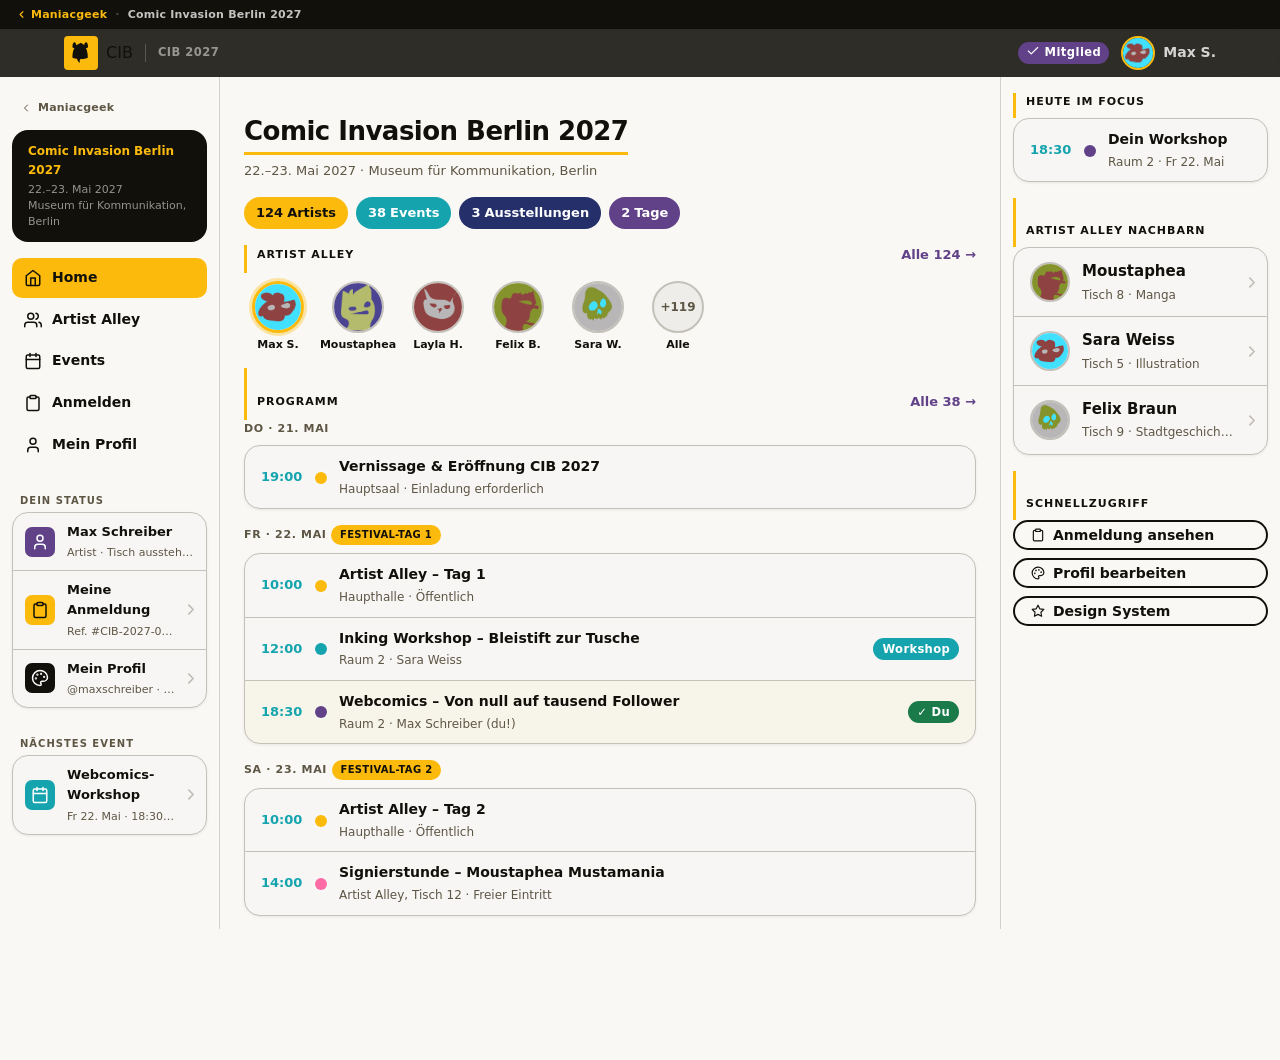
==== commit 9ae845fb: "feat(prototype): Maskottchen-Platzierungen nach Einsatzplan - Main-Koons: fixed, subtil rechts auf H" ====
--- a/prototype/index.html
+++ b/prototype/index.html
@@ -3,7 +3,7 @@
 <head>
   <meta charset="utf-8">
   <meta name="viewport" content="width=device-width, initial-scale=1">
-  <title>Comic Invasion Berlin 2027 – AALY</title>
+  <title>Comic Invasion Berlin 2027 – CIB</title>
   <link rel="stylesheet" href="kern-aaly.css">
 </head>
 <body>
@@ -26,7 +26,7 @@
           <path fill-rule="evenodd" d="M134.4,197.1c3.4,7.1,5.9,17.1,5.9,31.1,0,.1,0,.2-.2.3-7.9,4.1-20.8,4.4-24.8,4.6,0,0-.2,0-.2.1-.3.5-1.4,2.7-1.4,5.6,0,2.3.7,4.6,1.1,5.8,0,.3-.2.5-.4.4-4.4-2.5-8.3-6.7-9.1-12.6,0-.1-.1-.2-.3-.3-4.6-.4-9.3-1.2-13.4-3-1.1-.5-1.8-1.7-1.8-2.9.3-13.7,3-23.1,6.6-29.7,0,0,0,0-.1,0-3.5,0-6.4-.4-6.3-5.6,0-6.4,2.9-13.3,6.4-13.3,3.3,0,5.9,4.3,6.3,10,0,.3.3.4.5.2,5.1-4.6,10.1-5.7,11.7-5.9.2,0,.3-.2.3-.3v-2c0-.2.2-.3.4-.3,1.5.3,6.9,2,12.2,7.9.2.2.5.1.5-.2.5-5.3,3.2-9.2,6.3-9.2,3.5,0,6.3,6.9,6.3,13.3s-4.5,5.6-6,5.6c-.2,0-.4.2-.3.4"/>
         </svg>
       </div>
-      AALY
+      CIB
       <span class="kern-kopfzeile__space-name">CIB 2027</span>
     </button>
     
@@ -40,7 +40,8 @@
   </div>
 </header>
 
-<main id="main-content">
+<main id="main-content" style="position:relative;">
+<img src="../Design Components/Mascot SVG/CIB24 Lavender Main-Koons.svg" alt="" aria-hidden="true" style="position:fixed;right:0;bottom:72px;height:100px;opacity:0.13;pointer-events:none;z-index:0;">
 <div class="kern-app-layout">
 
   <!-- ── SIDEBAR (900px+) ── -->
@@ -330,6 +331,11 @@
 </main>
 
 <!-- Bottom nav (mobile only, hidden 900px+) -->
+
+<div class="kern-mascot-footer">
+  <img src="../Design Components/Mascot SVG/CIB24 Lavender Doggo 1.svg" alt="" aria-hidden="true">
+  <img src="../Design Components/Mascot SVG/CIB24 Lavender Walk.svg" alt="" aria-hidden="true">
+</div>
 <nav class="kern-bottom-nav" aria-label="Hauptnavigation">
   <a href="index.html" class="kern-bottom-nav__item active">
     <svg viewBox="0 0 24 24" width="22" height="22" fill="none" stroke="currentColor" stroke-width="2" stroke-linecap="round" stroke-linejoin="round"><path d="m3 9 9-7 9 7v11a2 2 0 0 1-2 2H5a2 2 0 0 1-2-2z"/><polyline points="9 22 9 12 15 12 15 22"/></svg>
@@ -362,7 +368,7 @@
       <svg viewBox="87 177 62 72" width="22" height="22" fill="currentColor"><path fill-rule="evenodd" d="M134.4,197.1c3.4,7.1,5.9,17.1,5.9,31.1,0,.1,0,.2-.2.3-7.9,4.1-20.8,4.4-24.8,4.6,0,0-.2,0-.2.1-.3.5-1.4,2.7-1.4,5.6,0,2.3.7,4.6,1.1,5.8,0,.3-.2.5-.4.4-4.4-2.5-8.3-6.7-9.1-12.6,0-.1-.1-.2-.3-.3-4.6-.4-9.3-1.2-13.4-3-1.1-.5-1.8-1.7-1.8-2.9.3-13.7,3-23.1,6.6-29.7,0,0,0,0-.1,0-3.5,0-6.4-.4-6.3-5.6,0-6.4,2.9-13.3,6.4-13.3,3.3,0,5.9,4.3,6.3,10,0,.3.3.4.5.2,5.1-4.6,10.1-5.7,11.7-5.9.2,0,.3-.2.3-.3v-2c0-.2.2-.3.4-.3,1.5.3,6.9,2,12.2,7.9.2.2.5.1.5-.2.5-5.3,3.2-9.2,6.3-9.2,3.5,0,6.3,6.9,6.3,13.3s-4.5,5.6-6,5.6c-.2,0-.4.2-.3.4"/></svg>
     </div>
     <div>
-      <div class="kern-drawer__title">AALY</div>
+      <div class="kern-drawer__title">CIB</div>
       <div class="kern-drawer__subtitle">Comic Invasion Berlin 2027</div>
     </div>
     <button class="kern-drawer__close" onclick="closeDrawer()" aria-label="Schließen">
--- a/prototype/kern-aaly.css
+++ b/prototype/kern-aaly.css
@@ -1,4 +1,4 @@
-/* KERN UX v2.6.4 – CIB / AALY Theme */
+/* KERN UX v2.6.4 – CIB / CIB Theme */
 /* KERN-Struktur + CIB Editorial-Aesthetik */
 
 .lucide { vertical-align: -0.2em; flex-shrink: 0; }
@@ -6,7 +6,7 @@
 @import url('https://fonts.googleapis.com/css2?family=Public+Sans:ital,wght@0,400;0,600;0,700;0,800;0,900;1,700&display=swap');
 
 :root {
-  /* ── AALY Design System (aus AALY_DesignComponents.svg) ── */
+  /* ── CIB Design System (aus CIB_DesignComponents.svg) ── */
 
   /* Main Interactions */
   --cib-yellow:        #fcbb0c;   /* Main Interaction Bright */
@@ -1351,3 +1351,25 @@
   background: none; border: none; cursor: pointer;
   color: inherit; font: inherit; padding: 0; text-decoration: none;
 }
+
+/* ── Maskottchen-Platzierungen ── */
+.kern-mascot-footer {
+  display: flex; justify-content: flex-end; align-items: flex-end;
+  padding: 0 20px; height: 72px; overflow: hidden; pointer-events: none;
+}
+.kern-mascot-footer img { height: 68px; opacity: 0.32; display: block; }
+.kern-mascot-footer img:first-child { height: 52px; opacity: 0.15; margin-right: -6px; transform: scaleX(-1); }
+
+.kern-mascot-empty {
+  display: flex; flex-direction: column; align-items: center;
+  padding: var(--s6) var(--s4) var(--s4); text-align: center;
+}
+.kern-mascot-empty img { height: 130px; margin-bottom: var(--s3); }
+.kern-mascot-empty__label { font-size: 13px; color: var(--color-text-muted); line-height: 1.5; }
+
+.kern-mascot-header {
+  display: flex; align-items: flex-end; gap: var(--s4);
+  margin-bottom: var(--s4);
+}
+.kern-mascot-header__text { flex: 1; }
+.kern-mascot-header img { height: 100px; flex-shrink: 0; display: block; }
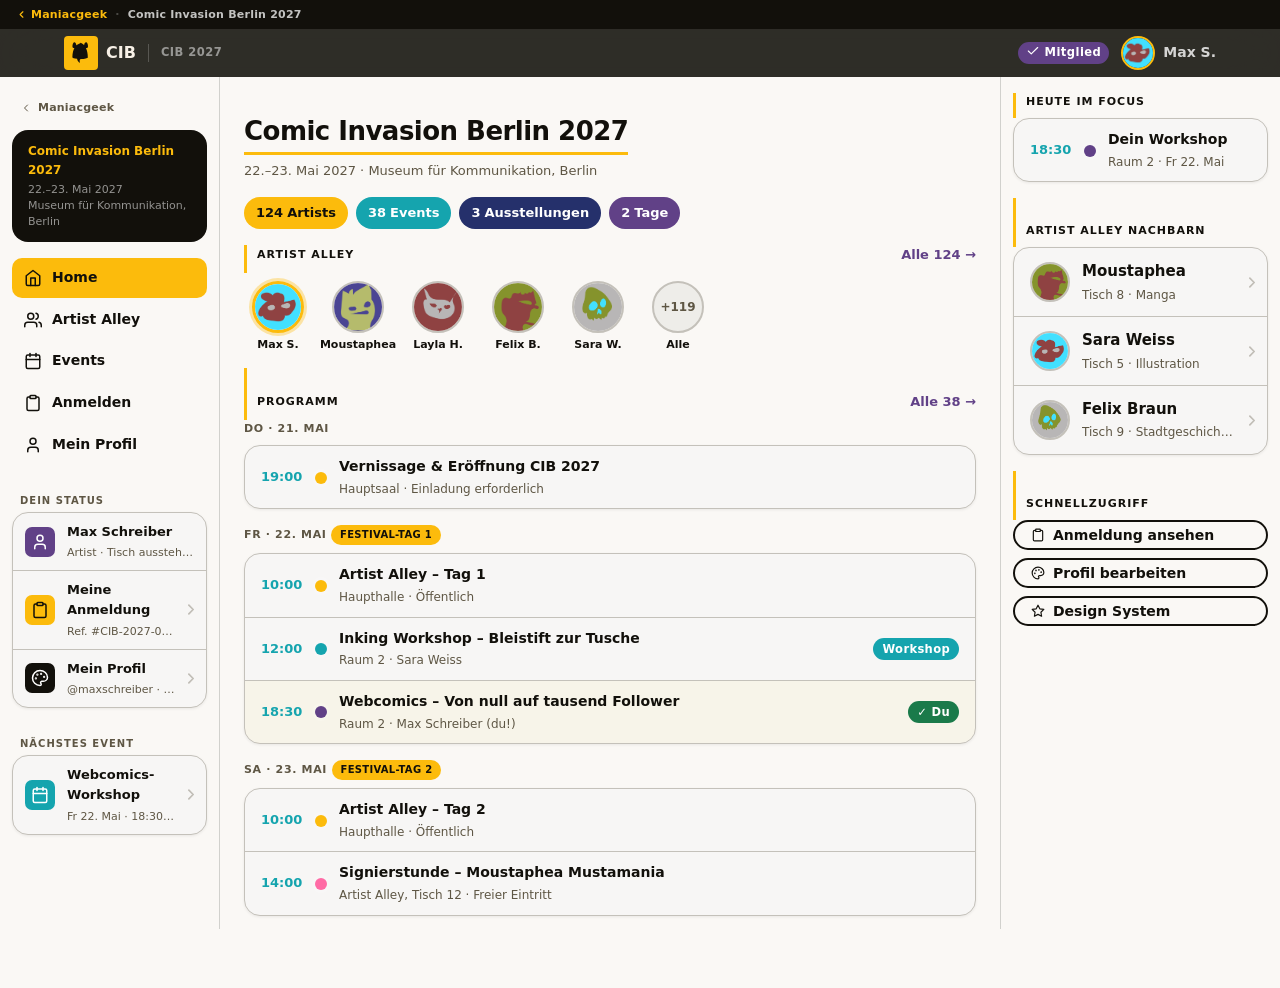
==== commit 8291e47d: "fix: Walk-Maskottchen aus allen Footern entfernt" ====
--- a/prototype/index.html
+++ b/prototype/index.html
@@ -332,10 +332,6 @@
 
 <!-- Bottom nav (mobile only, hidden 900px+) -->
 
-<div class="kern-mascot-footer">
-  <img src="../Design Components/Mascot SVG/CIB24 Lavender Doggo 1.svg" alt="" aria-hidden="true">
-  <img src="../Design Components/Mascot SVG/CIB24 Lavender Walk.svg" alt="" aria-hidden="true">
-</div>
 <nav class="kern-bottom-nav" aria-label="Hauptnavigation">
   <a href="index.html" class="kern-bottom-nav__item active">
     <svg viewBox="0 0 24 24" width="22" height="22" fill="none" stroke="currentColor" stroke-width="2" stroke-linecap="round" stroke-linejoin="round"><path d="m3 9 9-7 9 7v11a2 2 0 0 1-2 2H5a2 2 0 0 1-2-2z"/><polyline points="9 22 9 12 15 12 15 22"/></svg>
--- a/prototype/kern-aaly.css
+++ b/prototype/kern-aaly.css
@@ -132,7 +132,7 @@
 }
 .kern-kopfzeile__logo {
   display: flex; align-items: center; gap: var(--s3);
-  text-decoration: none; color: #fff;
+  text-decoration: none; color: #f7f0e6;
   font-weight: 900; font-size: var(--text-lg);
   letter-spacing: -0.02em; flex-shrink: 0;
 }
@@ -1176,7 +1176,7 @@
 
   /* Sidebar cells: no truncation, no badge, compact */
   .kern-sidebar .kern-cell__title {
-    white-space: normal; font-size: 13px;
+    white-space: normal; font-size: 13px; word-break: break-word; hyphens: none;
   }
   .kern-sidebar .kern-cell__sub { font-size: 11px; }
   .kern-sidebar .kern-badge { display: none; }
@@ -1349,7 +1349,7 @@
 .kern-kopfzeile__logo-btn {
   display: flex; align-items: center; gap: 8px;
   background: none; border: none; cursor: pointer;
-  color: inherit; font: inherit; padding: 0; text-decoration: none;
+  color: #f7f0e6; font: inherit; font-weight: 900; padding: 0; text-decoration: none;
 }
 
 /* ── Maskottchen-Platzierungen ── */
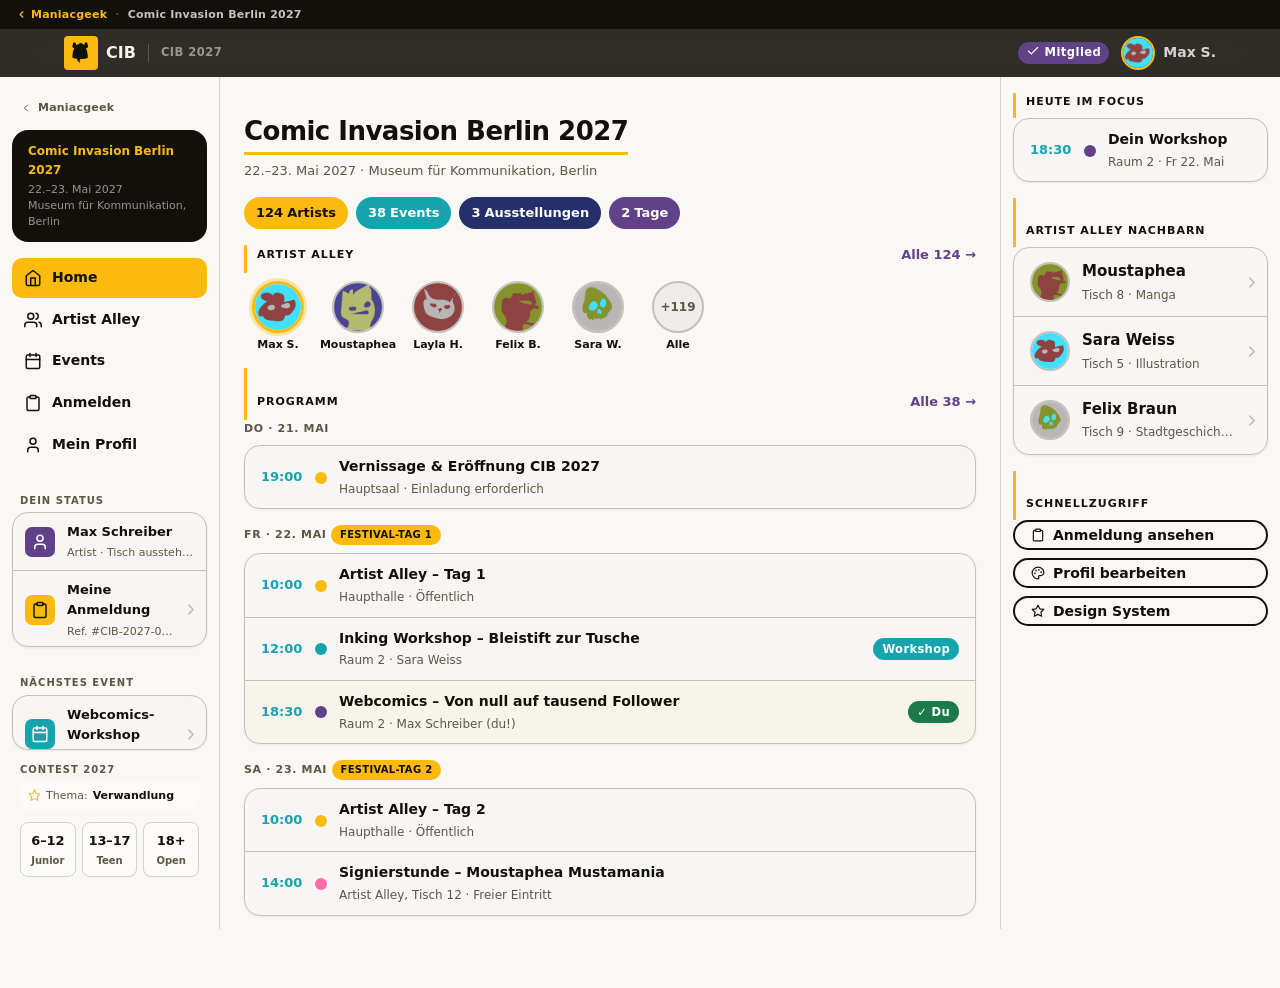
==== commit 35f82264: "feat: Contest-Sektion in Sidebar (Thema + 3 Altersgruppen)" ====
--- a/prototype/index.html
+++ b/prototype/index.html
@@ -122,6 +122,28 @@
           <span class="kern-cell__sub">Fr 22. Mai · 18:30 · Raum 2</span>
         </div>
       </a>
+    </div>
+
+    <div class="kern-section-label">Contest 2027</div>
+    <div class="kern-sidebar-contest">
+      <div class="kern-sidebar-contest__theme">
+        <svg viewBox="0 0 24 24" width="13" height="13" fill="none" stroke="currentColor" stroke-width="2" stroke-linecap="round" stroke-linejoin="round" aria-hidden="true"><polygon points="12 2 15.09 8.26 22 9.27 17 14.14 18.18 21.02 12 17.77 5.82 21.02 7 14.14 2 9.27 8.91 8.26 12 2"/></svg>
+        Thema: <strong>Verwandlung</strong>
+      </div>
+      <div class="kern-sidebar-contest__groups">
+        <a href="#" class="kern-sidebar-contest__group" onclick="return false;">
+          <span class="kern-sidebar-contest__age">6–12</span>
+          <span class="kern-sidebar-contest__label">Junior</span>
+        </a>
+        <a href="#" class="kern-sidebar-contest__group" onclick="return false;">
+          <span class="kern-sidebar-contest__age">13–17</span>
+          <span class="kern-sidebar-contest__label">Teen</span>
+        </a>
+        <a href="#" class="kern-sidebar-contest__group" onclick="return false;">
+          <span class="kern-sidebar-contest__age">18+</span>
+          <span class="kern-sidebar-contest__label">Open</span>
+        </a>
+      </div>
     </div>
 
   </aside>
--- a/prototype/kern-aaly.css
+++ b/prototype/kern-aaly.css
@@ -1373,3 +1373,32 @@
 }
 .kern-mascot-header__text { flex: 1; }
 .kern-mascot-header img { height: 100px; flex-shrink: 0; display: block; }
+
+/* ── Sidebar Contest ── */
+.kern-sidebar-contest {
+  padding: 0 var(--s2) var(--s3);
+}
+.kern-sidebar-contest__theme {
+  display: flex; align-items: center; gap: 5px;
+  font-size: 11px; color: var(--color-text-muted);
+  margin-bottom: var(--s3); padding: 6px 8px;
+  background: var(--color-soft-paper); border-radius: 6px;
+}
+.kern-sidebar-contest__theme strong { color: var(--color-text); font-weight: 700; }
+.kern-sidebar-contest__theme svg { color: var(--cib-yellow); flex-shrink: 0; }
+.kern-sidebar-contest__groups {
+  display: grid; grid-template-columns: repeat(3, 1fr); gap: 6px;
+}
+.kern-sidebar-contest__group {
+  display: flex; flex-direction: column; align-items: center;
+  padding: 8px 4px; border-radius: 8px; text-decoration: none;
+  background: var(--color-soft-paper); border: 1px solid var(--color-warm-mist);
+  transition: background 0.12s, border-color 0.12s;
+}
+.kern-sidebar-contest__group:hover { background: #fff; border-color: var(--cib-yellow); }
+.kern-sidebar-contest__age {
+  font-size: 13px; font-weight: 800; color: var(--color-text); letter-spacing: -.01em;
+}
+.kern-sidebar-contest__label {
+  font-size: 10px; font-weight: 600; color: var(--color-text-muted); margin-top: 1px;
+}
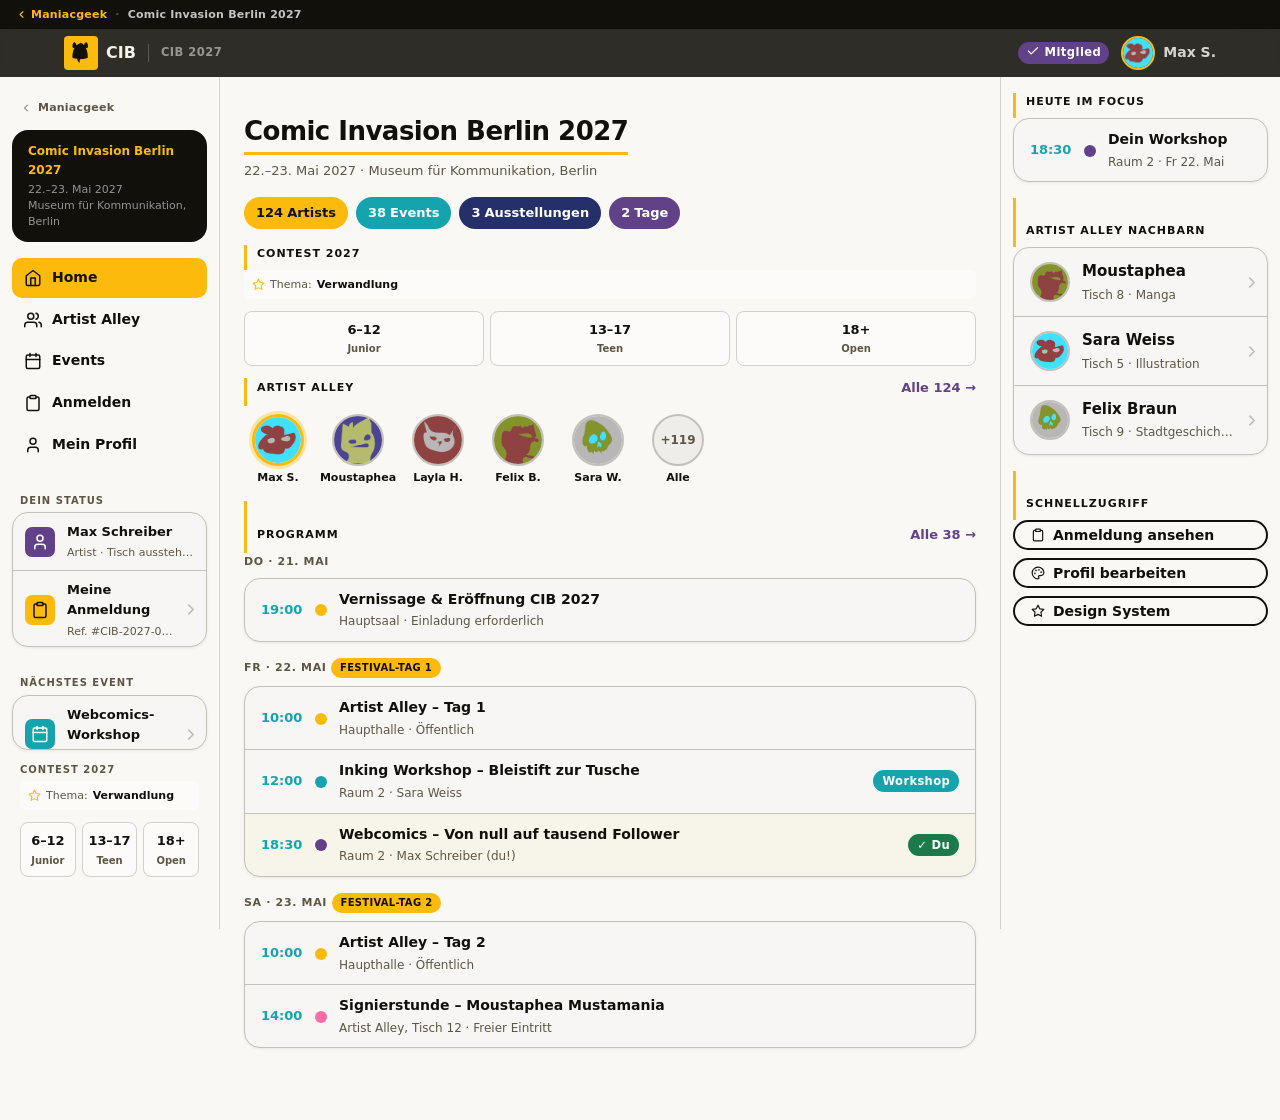
==== commit 1dc843e6: "feat: Contest-Sektion auch im Mobile-Flow (index.html)" ====
--- a/prototype/index.html
+++ b/prototype/index.html
@@ -193,6 +193,29 @@
             <span class="kern-cell__sub">Fr 22. Mai · 18:30 · Raum 2</span>
           </div>
           <span class="kern-badge kern-badge--success" style="flex-shrink:0;">Bestätigt</span>
+        </a>
+      </div>
+    </div>
+
+    <!-- Contest (mobile) -->
+    <div class="kern-section-label" style="padding-top:0;">Contest 2027</div>
+    <div class="kern-sidebar-contest" style="padding-left:0;padding-right:0;">
+      <div class="kern-sidebar-contest__theme">
+        <svg viewBox="0 0 24 24" width="13" height="13" fill="none" stroke="currentColor" stroke-width="2" stroke-linecap="round" stroke-linejoin="round" aria-hidden="true"><polygon points="12 2 15.09 8.26 22 9.27 17 14.14 18.18 21.02 12 17.77 5.82 21.02 7 14.14 2 9.27 8.91 8.26 12 2"/></svg>
+        Thema: <strong>Verwandlung</strong>
+      </div>
+      <div class="kern-sidebar-contest__groups">
+        <a href="#" class="kern-sidebar-contest__group" onclick="return false;">
+          <span class="kern-sidebar-contest__age">6–12</span>
+          <span class="kern-sidebar-contest__label">Junior</span>
+        </a>
+        <a href="#" class="kern-sidebar-contest__group" onclick="return false;">
+          <span class="kern-sidebar-contest__age">13–17</span>
+          <span class="kern-sidebar-contest__label">Teen</span>
+        </a>
+        <a href="#" class="kern-sidebar-contest__group" onclick="return false;">
+          <span class="kern-sidebar-contest__age">18+</span>
+          <span class="kern-sidebar-contest__label">Open</span>
         </a>
       </div>
     </div>
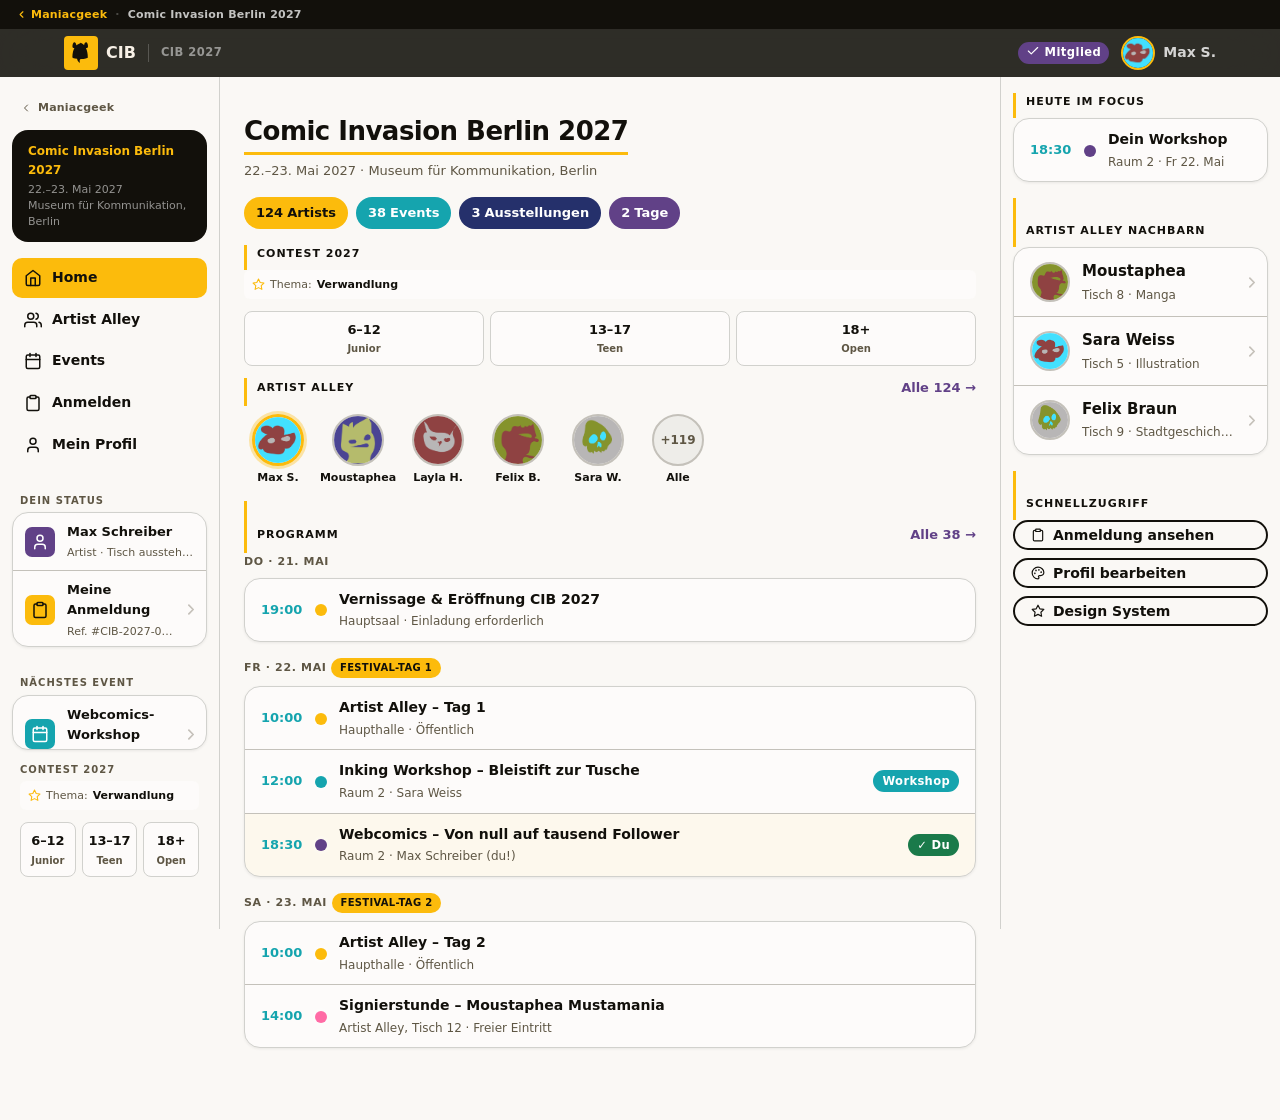
==== commit 21407f57: "fix: Maskottchen-Pfade korrigiert (mascot/ Unterordner)" ====
--- a/prototype/index.html
+++ b/prototype/index.html
@@ -10,6 +10,7 @@
 
 <a href="#main-content" class="skip-link">Zum Hauptinhalt springen</a>
 
+<!-- ── Platform Bar (Maniacgeek-Kontext) ── -->
 <div class="kern-platform-bar">
   <a href="#" class="kern-platform-bar__link" onclick="return false;">
     <svg viewBox="0 0 24 24" width="11" height="11" fill="none" stroke="currentColor" stroke-width="2.5" stroke-linecap="round" stroke-linejoin="round"><path d="m15 18-6-6 6-6"/></svg>
@@ -18,6 +19,7 @@
   <span class="kern-platform-bar__sep">·</span>
   <span class="kern-platform-bar__space">Comic Invasion Berlin 2027</span>
 </div>
+<!-- ── Kopfzeile (Header + Drawer-Trigger) ── -->
 <header class="kern-kopfzeile" role="banner">
   <div class="kern-kopfzeile__inner">
     <button class="kern-kopfzeile__logo-btn" onclick="openDrawer()" aria-label="Menü öffnen">
@@ -40,8 +42,9 @@
   </div>
 </header>
 
-<main id="main-content" style="position:relative;">
-<img src="../Design Components/Mascot SVG/CIB24 Lavender Main-Koons.svg" alt="" aria-hidden="true" style="position:fixed;right:0;bottom:72px;height:100px;opacity:0.13;pointer-events:none;z-index:0;">
+<main id="main-content">
+<!-- ── Dekoratives Maskottchen (fixed, hinter Inhalt) ── -->
+<img src="mascot/CIB24 Lavender Main-Koons.svg" alt="" aria-hidden="true" class="kern-mascot-home">
 <div class="kern-app-layout">
 
   <!-- ── SIDEBAR (900px+) ── -->
@@ -161,7 +164,7 @@
       <div class="kern-stat-pill"><span>2</span>Tage</div>
     </div>
 
-    <!-- Mobile-only: Dein Status -->
+    <!-- ── Dein Status (mobile-only, Sidebar zeigt dies ab 900px) ── -->
     <div class="sidebar-mobile-only">
       <div class="kern-section-label" style="padding-top:0;">Dein Status</div>
       <div class="kern-cell-group" style="margin-bottom:var(--s4);">
@@ -197,7 +200,7 @@
       </div>
     </div>
 
-    <!-- Contest (mobile) -->
+    <!-- ── Contest 2027 (beide Breakpoints) ── -->
     <div class="kern-section-label" style="padding-top:0;">Contest 2027</div>
     <div class="kern-sidebar-contest" style="padding-left:0;padding-right:0;">
       <div class="kern-sidebar-contest__theme">
@@ -220,7 +223,7 @@
       </div>
     </div>
 
-    <!-- Artist Alley scroll -->
+    <!-- ── Artist Alley – Horizontal-Scroll Strip ── -->
     <div class="kern-section-label" style="padding-top:0;">Artist Alley <a href="artists.html">Alle 124 →</a></div>
     <div class="kern-scroll-x">
       <a href="artist-portfolio.html" class="kern-avatar-chip kern-avatar-chip--me">
@@ -249,7 +252,7 @@
       </a>
     </div>
 
-    <!-- Programm -->
+    <!-- ── Programm (nach Tag gruppiert) ── -->
     <div class="kern-section-label">Programm <a href="events.html">Alle 38 →</a></div>
 
     <div style="font-size:11px;font-weight:700;letter-spacing:.06em;color:var(--color-text-muted);text-transform:uppercase;margin-bottom:var(--s2);">Do · 21. Mai</div>
@@ -375,7 +378,7 @@
 </div><!-- /kern-app-layout -->
 </main>
 
-<!-- Bottom nav (mobile only, hidden 900px+) -->
+<!-- ── Bottom Navigation (mobile, wird ab 900px ausgeblendet) ── -->
 
 <nav class="kern-bottom-nav" aria-label="Hauptnavigation">
   <a href="index.html" class="kern-bottom-nav__item active">
@@ -401,7 +404,7 @@
 </nav>
 
 
-<!-- App Drawer -->
+<!-- ── App Drawer (Slide-in Menü, per Logo-Button geöffnet) ── -->
 <div class="kern-drawer-overlay" id="drawerOverlay" onclick="closeDrawer()"></div>
 <div class="kern-drawer" id="appDrawer" aria-hidden="true">
   <div class="kern-drawer__head">
--- a/prototype/kern-aaly.css
+++ b/prototype/kern-aaly.css
@@ -1,10 +1,69 @@
 /* KERN UX v2.6.4 – CIB / CIB Theme */
 /* KERN-Struktur + CIB Editorial-Aesthetik */
 
+/* ══════════════════════════════════════════════════════
+   INHALTSVERZEICHNIS
+   1.  Import & Lucide-Hilfklasse
+   2.  Custom Properties (Design Tokens)
+   3.  Reset & Base
+   4.  Skip Link (Barrierefreiheit)
+   5.  Kopfzeile (Header / Navigation)
+   6.  Breadcrumb
+   7.  Layout (Container, Page, Grid)
+   8.  Hero (CIB Editorial)
+   9.  Buttons
+   10. Badges
+   11. Alerts
+   12. Cards (Generic, Feature, Artist, Event)
+   13. Section Header & Typografie-Helfer
+   14. Tabs
+   15. Search
+   16. Stats Strip
+   17. Profile Header
+   18. Progress (Wizard)
+   19. Form Elements
+   20. Summary / DL
+   21. Accordion
+   22. Wizard (Panel)
+   23. Callout / Info Box
+   24. Artwork Grid
+   25. Footer & Utilities
+   26. Mobile Responsive (≤ 700px)
+   ──────────────────────────────────────────────────────
+   EXPERIMENT v2 — Native App Look
+   (Branch: experiment/mobile-app-redesign)
+   27. App-Design Tokens (Root-Erweiterungen)
+   28. App Layout (Three-Column)
+   29. Sidebar (Desktop)
+   30. Sidebar Components (Space, Nav, Back-Link)
+   31. Kopfzeile-Overrides (App-Modus)
+   32. Section Label & Page Title
+   33. Cell Group (iOS-style Listen)
+   34. Horizontal Scroll Strip & Avatar Chip
+   35. Compact Event Cell
+   36. Bottom Navigation
+   37. Stat Pills
+   38. Mobile-only Sichtbarkeit
+   39. Desktop-Overrides (≥ 900px)
+   40. Event Carousel
+   41. Event Cell Thumbnail
+   42. Platform Bar
+   43. Share Pill
+   44. App Drawer
+   45. Maskottchen-Platzierungen
+   46. Sidebar Contest
+   ══════════════════════════════════════════════════════ */
+
+/* ══════════════════════════════════════════════════════
+   1. IMPORT & LUCIDE-HILFSKLASSE
+   ══════════════════════════════════════════════════════ */
 .lucide { vertical-align: -0.2em; flex-shrink: 0; }
 
 @import url('https://fonts.googleapis.com/css2?family=Public+Sans:ital,wght@0,400;0,600;0,700;0,800;0,900;1,700&display=swap');
 
+/* ══════════════════════════════════════════════════════
+   2. CUSTOM PROPERTIES (DESIGN TOKENS)
+   ══════════════════════════════════════════════════════ */
 :root {
   /* ── CIB Design System (aus CIB_DesignComponents.svg) ── */
 
@@ -91,7 +150,9 @@
   --max-w: 1200px;
 }
 
-/* ── Reset ── */
+/* ══════════════════════════════════════════════════════
+   3. RESET & BASE
+   ══════════════════════════════════════════════════════ */
 *, *::before, *::after { box-sizing: border-box; margin: 0; padding: 0; }
 html { font-size: 16px; scroll-behavior: smooth; }
 body {
@@ -108,7 +169,9 @@
 ul, ol { padding-left: var(--s5); }
 strong { font-weight: 700; }
 
-/* ── Skip Link ── */
+/* ══════════════════════════════════════════════════════
+   4. SKIP LINK (Barrierefreiheit)
+   ══════════════════════════════════════════════════════ */
 .skip-link {
   position: absolute; top: -9999px; left: var(--s4);
   background: var(--cib-yellow); color: var(--cib-ink);
@@ -117,9 +180,9 @@
 }
 .skip-link:focus { top: var(--s2); }
 
-/* ═══════════════════════════════════════
-   KERN KOPFZEILE
-═══════════════════════════════════════ */
+/* ══════════════════════════════════════════════════════
+   5. KOPFZEILE (Header / Navigation)
+   ══════════════════════════════════════════════════════ */
 .kern-kopfzeile {
   background: var(--cib-ink);
   border-bottom: 3px solid var(--cib-yellow);
@@ -178,7 +241,9 @@
   padding: 2px 8px; border-radius: 99px; letter-spacing: 0.04em;
 }
 
-/* ── Breadcrumb ── */
+/* ══════════════════════════════════════════════════════
+   6. BREADCRUMB
+   ══════════════════════════════════════════════════════ */
 .kern-breadcrumb {
   background: var(--color-surface); border-bottom: 1px solid var(--color-border);
   padding: var(--s2) 0; font-size: var(--text-sm);
@@ -191,17 +256,30 @@
 .kern-breadcrumb__inner a:hover { text-decoration: underline; }
 .kern-breadcrumb__sep { color: var(--color-border-dark); }
 
-/* ═══════════════════════════════════════
-   LAYOUT
-═══════════════════════════════════════ */
+/* ══════════════════════════════════════════════════════
+   7. LAYOUT (Container, Page, Grid)
+   ══════════════════════════════════════════════════════ */
 .kern-container { max-width: var(--max-w); margin: 0 auto; padding: 0 var(--s5); }
 .kern-page  { padding: var(--s6) 0 var(--s8); }
 .kern-section { margin-bottom: var(--s7); }
 .kern-section--sm { margin-bottom: var(--s6); }
 
-/* ═══════════════════════════════════════
-   CIB HERO (Editorial, bold)
-═══════════════════════════════════════ */
+.kern-grid { display: grid; gap: var(--s5); }
+.kern-grid--3 { grid-template-columns: repeat(3, 1fr); }
+.kern-grid--2 { grid-template-columns: repeat(2, 1fr); }
+.kern-grid--sidebar { grid-template-columns: 300px 1fr; gap: var(--s7); }
+.kern-grid--events  { grid-template-columns: 1fr; gap: var(--s3); }
+@media (max-width: 960px) {
+  .kern-grid--3       { grid-template-columns: repeat(2, 1fr); }
+  .kern-grid--sidebar { grid-template-columns: 1fr; }
+}
+@media (max-width: 580px) {
+  .kern-grid--3, .kern-grid--2 { grid-template-columns: 1fr; }
+}
+
+/* ══════════════════════════════════════════════════════
+   8. HERO (CIB Editorial, bold)
+   ══════════════════════════════════════════════════════ */
 .kern-hero {
   background: var(--cib-ink);
   position: relative; overflow: hidden;
@@ -214,7 +292,7 @@
     radial-gradient(ellipse 40% 60% at 10% 80%, rgba(252,187,12,0.12) 0%, transparent 60%),
     radial-gradient(ellipse 30% 40% at 50% 100%, rgba(21,164,174,0.08) 0%, transparent 60%);
 }
-/* Speech-bubble decorative element */
+/* Dekoratives Sprechblasen-Element */
 .kern-hero__bubble {
   position: absolute; right: -60px; bottom: -40px;
   width: 340px; height: 200px; opacity: 0.06;
@@ -254,7 +332,7 @@
 }
 .kern-hero__image img { width: 100%; height: 100%; object-fit: cover; }
 
-/* Logged-in member strip */
+/* Eingeloggter Mitglieds-Streifen im Hero */
 .kern-member-strip {
   background: rgba(97,65,135,0.18);
   border-top: 1px solid rgba(97,65,135,0.3);
@@ -288,9 +366,9 @@
   .kern-hero__title { font-size: var(--text-3xl); }
 }
 
-/* ═══════════════════════════════════════
-   BUTTONS
-═══════════════════════════════════════ */
+/* ══════════════════════════════════════════════════════
+   9. BUTTONS
+   ══════════════════════════════════════════════════════ */
 .kern-btn {
   display: inline-flex; align-items: center; gap: var(--s2);
   padding: 10px var(--s5); font-family: var(--font);
@@ -327,9 +405,9 @@
 .kern-btn--full { width: 100%; justify-content: center; }
 .kern-btn--danger { background: var(--cib-red); color: #fff; border-color: var(--cib-red); }
 
-/* ═══════════════════════════════════════
-   BADGES
-═══════════════════════════════════════ */
+/* ══════════════════════════════════════════════════════
+   10. BADGES
+   ══════════════════════════════════════════════════════ */
 .kern-badge {
   display: inline-flex; align-items: center;
   font-size: var(--text-xs); font-weight: 700;
@@ -350,9 +428,9 @@
 .kern-badge--dark     { background: var(--cib-ink); color: #fff; }
 .kern-badge--outline  { background: transparent; color: var(--color-text-muted); border: 1px solid var(--color-border); }
 
-/* ═══════════════════════════════════════
-   ALERT
-═══════════════════════════════════════ */
+/* ══════════════════════════════════════════════════════
+   11. ALERTS
+   ══════════════════════════════════════════════════════ */
 .kern-alert {
   display: flex; gap: var(--s3);
   padding: var(--s4) var(--s5);
@@ -366,9 +444,9 @@
 .kern-alert__icon    { font-size: var(--text-lg); flex-shrink: 0; margin-top: 1px; }
 .kern-alert__title   { font-weight: 700; margin-bottom: 2px; }
 
-/* ═══════════════════════════════════════
-   CARDS
-═══════════════════════════════════════ */
+/* ══════════════════════════════════════════════════════
+   12. CARDS (Generic, Feature, Artist, Event)
+   ══════════════════════════════════════════════════════ */
 .kern-card {
   background: var(--color-bg);
   border: 1px solid var(--color-border);
@@ -443,25 +521,9 @@
 .kern-card--event .kern-card__meta span::before { content: ''; }
 .kern-card--event:hover { transform: translateX(4px) translateY(-1px); }
 
-/* ═══════════════════════════════════════
-   GRID
-═══════════════════════════════════════ */
-.kern-grid { display: grid; gap: var(--s5); }
-.kern-grid--3 { grid-template-columns: repeat(3, 1fr); }
-.kern-grid--2 { grid-template-columns: repeat(2, 1fr); }
-.kern-grid--sidebar { grid-template-columns: 300px 1fr; gap: var(--s7); }
-.kern-grid--events  { grid-template-columns: 1fr; gap: var(--s3); }
-@media (max-width: 960px) {
-  .kern-grid--3       { grid-template-columns: repeat(2, 1fr); }
-  .kern-grid--sidebar { grid-template-columns: 1fr; }
-}
-@media (max-width: 580px) {
-  .kern-grid--3, .kern-grid--2 { grid-template-columns: 1fr; }
-}
-
-/* ═══════════════════════════════════════
-   SECTION HEADER (Editorial)
-═══════════════════════════════════════ */
+/* ══════════════════════════════════════════════════════
+   13. SECTION HEADER & TYPOGRAFIE-HELFER
+   ══════════════════════════════════════════════════════ */
 .kern-section-header {
   display: flex; align-items: flex-end; justify-content: space-between;
   margin-bottom: var(--s5); gap: var(--s4); flex-wrap: wrap;
@@ -478,9 +540,9 @@
 .kern-body { font-size: var(--text-base); line-height: 1.7; color: var(--color-text-muted); }
 .kern-body--lg { font-size: var(--text-lg); }
 
-/* ═══════════════════════════════════════
-   TABS
-═══════════════════════════════════════ */
+/* ══════════════════════════════════════════════════════
+   14. TABS
+   ══════════════════════════════════════════════════════ */
 .kern-tabs { margin-bottom: var(--s5); }
 .kern-tabs__list {
   display: flex; border-bottom: 2px solid var(--color-border);
@@ -498,9 +560,9 @@
   color: var(--cib-purple); border-bottom-color: var(--cib-yellow);
 }
 
-/* ═══════════════════════════════════════
-   SEARCH
-═══════════════════════════════════════ */
+/* ══════════════════════════════════════════════════════
+   15. SEARCH
+   ══════════════════════════════════════════════════════ */
 .kern-search {
   display: flex; align-items: center;
   border: 2px solid var(--color-border); border-radius: var(--r-md);
@@ -520,9 +582,9 @@
 }
 .kern-search__btn:hover { background: var(--cib-yellow-hover); }
 
-/* ═══════════════════════════════════════
-   STATS STRIP
-═══════════════════════════════════════ */
+/* ══════════════════════════════════════════════════════
+   16. STATS STRIP
+   ══════════════════════════════════════════════════════ */
 .kern-stats {
   display: grid; grid-template-columns: repeat(4, 1fr);
   background: var(--cib-ink); color: #fff;
@@ -537,9 +599,9 @@
 .kern-stat__label { font-size: var(--text-xs); font-weight: 700; letter-spacing: 0.08em; text-transform: uppercase; opacity: 0.55; margin-top: 4px; }
 @media (max-width: 580px) { .kern-stats { grid-template-columns: repeat(2, 1fr); } }
 
-/* ═══════════════════════════════════════
-   PROFILE HEADER (Artist / User)
-═══════════════════════════════════════ */
+/* ══════════════════════════════════════════════════════
+   17. PROFILE HEADER (Artist / User)
+   ══════════════════════════════════════════════════════ */
 .kern-profile-header {
   background: var(--cib-ink); color: #fff;
   padding: var(--s7) 0 0;
@@ -591,9 +653,9 @@
   .kern-profile-header__name { font-size: var(--text-2xl); }
 }
 
-/* ═══════════════════════════════════════
-   PROGRESS (Wizard)
-═══════════════════════════════════════ */
+/* ══════════════════════════════════════════════════════
+   18. PROGRESS (Wizard)
+   ══════════════════════════════════════════════════════ */
 .kern-progress { display: flex; align-items: center; margin-bottom: var(--s6); }
 .kern-progress__step { display: flex; align-items: center; flex: 1; }
 .kern-progress__dot {
@@ -611,9 +673,9 @@
 .kern-progress__line { flex: 1; height: 2px; background: var(--color-border); margin: 0 var(--s2); }
 .kern-progress__step--done .kern-progress__line { background: var(--cib-yellow); }
 
-/* ═══════════════════════════════════════
-   FORM ELEMENTS
-═══════════════════════════════════════ */
+/* ══════════════════════════════════════════════════════
+   19. FORM ELEMENTS
+   ══════════════════════════════════════════════════════ */
 .kern-fieldset { border: none; padding: 0; margin-bottom: var(--s5); }
 .kern-fieldset__legend {
   font-size: var(--text-lg); font-weight: 800; margin-bottom: var(--s4);
@@ -651,9 +713,9 @@
 .kern-radio__label, .kern-checkbox__label { display: flex; flex-direction: column; gap: 2px; }
 .kern-radio__sublabel, .kern-checkbox__sublabel { font-size: var(--text-xs); color: var(--color-text-muted); }
 
-/* ═══════════════════════════════════════
-   SUMMARY
-═══════════════════════════════════════ */
+/* ══════════════════════════════════════════════════════
+   20. SUMMARY / DL
+   ══════════════════════════════════════════════════════ */
 .kern-summary { background: var(--color-surface); border: 1px solid var(--color-border); border-radius: var(--r-lg); overflow: hidden; }
 .kern-summary__section { padding: var(--s4) var(--s5); border-bottom: 1px solid var(--color-border); }
 .kern-summary__section:last-child { border-bottom: none; }
@@ -663,9 +725,9 @@
 .kern-dl dt { font-weight: 700; color: var(--color-text-muted); }
 .kern-dl dd { color: var(--color-text); }
 
-/* ═══════════════════════════════════════
-   ACCORDION
-═══════════════════════════════════════ */
+/* ══════════════════════════════════════════════════════
+   21. ACCORDION
+   ══════════════════════════════════════════════════════ */
 .kern-accordion { border: 1px solid var(--color-border); border-radius: var(--r-lg); overflow: hidden; }
 .kern-accordion__item { border-bottom: 1px solid var(--color-border); }
 .kern-accordion__item:last-child { border-bottom: none; }
@@ -683,15 +745,15 @@
 .kern-accordion__content { padding: 0 var(--s5) var(--s4); font-size: var(--text-sm); color: var(--color-text-muted); line-height: 1.7; display: none; }
 .kern-accordion__content.open { display: block; }
 
-/* ═══════════════════════════════════════
-   WIZARD
-═══════════════════════════════════════ */
+/* ══════════════════════════════════════════════════════
+   22. WIZARD (Panel)
+   ══════════════════════════════════════════════════════ */
 .wizard-panel { display: none; }
 .wizard-panel.active { display: block; }
 
-/* ═══════════════════════════════════════
-   CALLOUT / INFO BOX
-═══════════════════════════════════════ */
+/* ══════════════════════════════════════════════════════
+   23. CALLOUT / INFO BOX
+   ══════════════════════════════════════════════════════ */
 .kern-callout {
   background: var(--color-surface); border: 1px solid var(--color-border);
   border-left: 4px solid var(--cib-yellow);
@@ -700,9 +762,9 @@
 .kern-callout--accent { border-left-color: var(--cib-purple); background: var(--cib-purple-light); }
 .kern-callout--dark { background: var(--cib-ink); color: #fff; border-color: var(--cib-ink); border-left-color: var(--cib-yellow); }
 
-/* ═══════════════════════════════════════
-   ARTWORK GRID
-═══════════════════════════════════════ */
+/* ══════════════════════════════════════════════════════
+   24. ARTWORK GRID
+   ══════════════════════════════════════════════════════ */
 .kern-artwork-grid { display: grid; grid-template-columns: repeat(2, 1fr); gap: var(--s3); }
 .kern-artwork-item {
   aspect-ratio: 16/9; border-radius: var(--r-md); overflow: hidden;
@@ -720,9 +782,9 @@
 }
 @media (max-width: 640px) { .kern-artwork-grid { grid-template-columns: 1fr; } }
 
-/* ═══════════════════════════════════════
-   FOOTER
-═══════════════════════════════════════ */
+/* ══════════════════════════════════════════════════════
+   25. FOOTER & UTILITIES
+   ══════════════════════════════════════════════════════ */
 .kern-footer {
   background: var(--cib-ink); color: rgba(255,255,255,0.45);
   padding: var(--s6) 0; border-top: 3px solid var(--cib-yellow);
@@ -736,9 +798,7 @@
 .kern-footer__links a { color: rgba(255,255,255,0.45); text-decoration: none; font-size: var(--text-sm); }
 .kern-footer__links a:hover { color: var(--cib-yellow); }
 
-/* ═══════════════════════════════════════
-   UTILITIES
-═══════════════════════════════════════ */
+/* Utility Classes */
 .u-flex         { display: flex; }
 .u-flex-center  { display: flex; align-items: center; }
 .u-flex-between { display: flex; align-items: center; justify-content: space-between; }
@@ -761,9 +821,9 @@
 .u-box         { background: var(--color-bg); border: 1px solid var(--color-border); border-radius: var(--r-lg); padding: var(--s5); }
 .u-box--dark   { background: var(--cib-ink); color: #fff; border-color: var(--cib-ink); }
 
-/* ═══════════════════════════════════════
-   MOBILE RESPONSIVE (≤ 700px)
-═══════════════════════════════════════ */
+/* ══════════════════════════════════════════════════════
+   26. MOBILE RESPONSIVE (≤ 700px)
+   ══════════════════════════════════════════════════════ */
 @media (max-width: 700px) {
 
   /* ── Header: Nav auf eigene Zeile ── */
@@ -839,11 +899,15 @@
   .kern-dl dt { margin-top: var(--s2); color: var(--color-text-xmuted); font-size: var(--text-xs); text-transform: uppercase; letter-spacing: 0.06em; }
 }
 
-/* ═══════════════════════════════════════
+
+/* ══════════════════════════════════════════════════════
    EXPERIMENT v2 — NATIVE APP LOOK
    Branch: experiment/mobile-app-redesign
-═══════════════════════════════════════ */
-
+   ══════════════════════════════════════════════════════ */
+
+/* ══════════════════════════════════════════════════════
+   27. APP-DESIGN TOKENS (Root-Erweiterungen)
+   ══════════════════════════════════════════════════════ */
 :root {
   --r-card:          16px;
   --r-pill:          999px;
@@ -867,17 +931,19 @@
 .kern-cell { border-bottom-color: var(--color-warm-mist); }
 .kern-event-cell { border-bottom-color: var(--color-warm-mist); }
 
-/* ── Three-column layout system (mobile-first) ── */
+/* ══════════════════════════════════════════════════════
+   28. APP LAYOUT (Three-Column, mobile-first)
+   ══════════════════════════════════════════════════════ */
 .kern-app-layout { display: block; }
 .kern-sidebar    { display: none; }
 .kern-side-panel { display: none; }
 
-/* kern-main-col: mobile = full width with bottom-nav padding */
+/* Mobile: volle Breite + Padding für Bottom-Nav */
 .kern-main-col {
   padding: var(--s4) var(--s5) calc(var(--app-tab-h) + var(--s4));
 }
 
-/* 900px: sidebar + main */
+/* 900px: Sidebar + Main */
 @media (min-width: 900px) {
   body { padding-bottom: 0; }
   .kern-bottom-nav { display: none; }
@@ -910,7 +976,7 @@
   }
 }
 
-/* 1200px: three columns */
+/* 1200px: Drei Spalten */
 @media (min-width: 1200px) {
   .kern-app-layout {
     grid-template-columns: 220px 1fr 280px;
@@ -930,7 +996,22 @@
   .kern-side-panel::-webkit-scrollbar { display: none; }
 }
 
-/* ── Sidebar components ── */
+/* ══════════════════════════════════════════════════════
+   29. SIDEBAR (Desktop, ≥ 900px)
+   ══════════════════════════════════════════════════════ */
+
+/* Sidebar section-label: kleiner, kein gelber Balken */
+.kern-sidebar .kern-section-label {
+  font-size: 10px;
+  padding: var(--s3) var(--s2) var(--s1);
+  border-left: none;
+  color: var(--color-text-muted);
+  letter-spacing: 0.1em;
+}
+
+/* ══════════════════════════════════════════════════════
+   30. SIDEBAR COMPONENTS (Space, Nav, Back-Link)
+   ══════════════════════════════════════════════════════ */
 .kern-sidebar-space {
   background: var(--cib-ink);
   border-radius: var(--r-card);
@@ -961,25 +1042,30 @@
   background: var(--cib-yellow); color: var(--cib-ink);
 }
 
-/* Sidebar section-label: smaller, no yellow border */
-.kern-sidebar .kern-section-label {
-  font-size: 10px;
-  padding: var(--s3) var(--s2) var(--s1);
-  border-left: none;
-  color: var(--color-text-muted);
-  letter-spacing: 0.1em;
-}
-
-/* ── Override: Pill buttons ── */
+/* Back-Link zu Maniacgeek */
+.kern-sidebar-back {
+  display: flex; align-items: center; gap: 6px;
+  font-size: 11px; font-weight: 600; color: var(--color-text-muted);
+  text-decoration: none; padding: 6px var(--s2); margin-bottom: var(--s2);
+  border-radius: 8px; transition: background 0.1s;
+  letter-spacing: 0.02em;
+}
+.kern-sidebar-back:hover { background: var(--color-surface); color: var(--color-text); }
+
+/* ══════════════════════════════════════════════════════
+   31. KOPFZEILE-OVERRIDES (App-Modus)
+   ══════════════════════════════════════════════════════ */
+
+/* Override: Pill Buttons */
 .kern-btn { border-radius: var(--r-pill); }
 
-/* ── Override: More rounded cards ── */
+/* Override: Mehr gerundete Cards */
 .kern-card { border-radius: var(--r-card); }
 
-/* ── Override: Pill badges ── */
+/* Override: Pill Badges */
 .kern-badge { border-radius: var(--r-pill); padding: 3px 9px; }
 
-/* ── Override: Slimmer blurred header ── */
+/* Override: Schlanke, geblurrte Kopfzeile */
 .kern-kopfzeile {
   background: rgba(18, 16, 11, 0.88);
   backdrop-filter: blur(24px) saturate(1.4);
@@ -989,13 +1075,29 @@
 }
 .kern-kopfzeile__inner { height: var(--app-header-h); }
 
-/* ── Override: hide breadcrumb ── */
+/* Logo-Button (öffnet Drawer auf Mobile) */
+.kern-kopfzeile__logo-btn {
+  display: flex; align-items: center; gap: 8px;
+  background: none; border: none; cursor: pointer;
+  color: #f7f0e6; font: inherit; font-weight: 900; padding: 0; text-decoration: none;
+}
+
+/* Override: Breadcrumb ausblenden */
 .kern-breadcrumb { display: none; }
 
-/* ── Body padding for bottom nav ── */
+/* Body-Padding für Bottom-Nav */
 body { padding-bottom: calc(var(--app-tab-h) + 8px); }
 
-/* ── Section Label (replaces H2) ── */
+/* Header-Nav: auf Mobile versteckt (Bottom-Nav übernimmt), ab 900px sichtbar */
+@media (max-width: 899px) {
+  .kern-kopfzeile__nav { display: none; }
+}
+
+/* ══════════════════════════════════════════════════════
+   32. SECTION LABEL & PAGE TITLE
+   ══════════════════════════════════════════════════════ */
+
+/* Section Label (ersetzt H2) */
 .kern-section-label {
   display: flex; align-items: center; justify-content: space-between;
   font-size: 11px; font-weight: 700;
@@ -1009,7 +1111,7 @@
   text-decoration: none; text-transform: none; letter-spacing: 0;
 }
 
-/* ── Page Title (replaces H1) ── */
+/* Page Title (ersetzt H1) */
 .kern-page-title {
   font-size: 26px; font-weight: 800;
   line-height: 1.1; color: var(--color-text);
@@ -1024,11 +1126,14 @@
   display: block;
 }
 
-/* ── Cell Group (iOS-style grouped list) ── */
+/* ══════════════════════════════════════════════════════
+   33. CELL GROUP (iOS-style Gruppen-Liste)
+   ══════════════════════════════════════════════════════ */
 .kern-cell-group {
-  background: var(--color-bg);
-  border: 1px solid var(--color-border);
+  background: var(--color-soft-paper);
+  border: 1px solid var(--color-warm-mist);
   border-radius: var(--r-card);
+  box-shadow: var(--shadow-subtle);
   overflow: hidden;
 }
 .kern-cell {
@@ -1070,7 +1175,9 @@
 .kern-cell__avatar  { width: 40px; height: 40px; border-radius: 50%; overflow: hidden; flex-shrink: 0; border: 2px solid var(--color-border); }
 .kern-cell__avatar img { width: 100%; height: 100%; object-fit: cover; }
 
-/* ── Horizontal Scroll Strip ── */
+/* ══════════════════════════════════════════════════════
+   34. HORIZONTAL SCROLL STRIP & AVATAR CHIP
+   ══════════════════════════════════════════════════════ */
 .kern-scroll-x {
   display: flex; gap: var(--s3);
   overflow-x: auto; -webkit-overflow-scrolling: touch;
@@ -1080,7 +1187,6 @@
 }
 .kern-scroll-x::-webkit-scrollbar { display: none; }
 
-/* ── Avatar Chip (for horizontal scroll) ── */
 .kern-avatar-chip {
   display: flex; flex-direction: column; align-items: center;
   gap: 5px; text-decoration: none; color: inherit;
@@ -1099,7 +1205,9 @@
   -webkit-line-clamp: 2; -webkit-box-orient: vertical;
 }
 
-/* ── Compact Event Cell ── */
+/* ══════════════════════════════════════════════════════
+   35. COMPACT EVENT CELL
+   ══════════════════════════════════════════════════════ */
 .kern-event-cell {
   display: flex; align-items: center;
   padding: 10px var(--s4); gap: var(--s3);
@@ -1121,9 +1229,28 @@
 .kern-event-cell__body { flex: 1; min-width: 0; display: flex; flex-direction: column; gap: 2px; }
 .kern-event-cell__title { font-size: 14px; font-weight: 600; white-space: nowrap; overflow: hidden; text-overflow: ellipsis; color: var(--color-text); }
 .kern-event-cell__meta  { font-size: 12px; color: var(--color-text-muted); white-space: nowrap; overflow: hidden; text-overflow: ellipsis; }
-.kern-event-cell__right { margin-left: auto; flex-shrink: 0; padding-left: var(--s2); }
-
-/* ── Bottom Navigation ── */
+
+/*
+ * .kern-event-cell__right:
+ * Enthält Thumbnail + Badge nebeneinander als flex-column.
+ * Diese Regeln wurden ursprünglich mit !important eingefügt um
+ * einen Browser-Cache-Bug zu umgehen, bei dem die alte Definition
+ * (margin-left: auto; font-size: 13px) nicht überschrieben wurde.
+ * Der Workaround ist noch nötig, weil .kern-cell__right ohne !important
+ * höhere Spezifizität hätte (beide haben gleiche Spezifizität, aber
+ * .kern-cell__right wird später im Reset definiert).
+ * TODO: Langfristig BEM-Trennung: .kern-event-cell__right eigene Klasse
+ * ohne Vererbung von .kern-cell__right.
+ */
+.kern-event-cell__right {
+  display: flex !important; flex-direction: column !important;
+  align-items: flex-end !important; gap: 5px !important;
+  flex-shrink: 0 !important; margin-left: auto !important; padding-left: var(--s2) !important;
+}
+
+/* ══════════════════════════════════════════════════════
+   36. BOTTOM NAVIGATION
+   ══════════════════════════════════════════════════════ */
 .kern-bottom-nav {
   position: fixed; bottom: 0; left: 0; right: 0;
   height: var(--app-tab-h);
@@ -1145,7 +1272,9 @@
 .kern-bottom-nav__item:hover { color: rgba(255,255,255,0.7); }
 .kern-bottom-nav__item.active { color: var(--cib-yellow); }
 
-/* ── Stat pill row ── */
+/* ══════════════════════════════════════════════════════
+   37. STAT PILLS
+   ══════════════════════════════════════════════════════ */
 .kern-stat-pills {
   display: flex; gap: var(--s2); flex-wrap: wrap;
   margin-bottom: var(--s4);
@@ -1162,19 +1291,26 @@
 .kern-stat-pill:nth-child(4) { background: var(--cib-purple); color: #fff; }
 .kern-stat-pill span { font-weight: 900; margin-right: 4px; }
 
-/* mobile-only blocks: visible < 900px, hidden when sidebar takes over */
+/* ══════════════════════════════════════════════════════
+   38. MOBILE-ONLY SICHTBARKEIT
+   ══════════════════════════════════════════════════════ */
+/* Blöcke die nur auf Mobile erscheinen (< 900px, wenn Sidebar nicht aktiv ist) */
 .sidebar-mobile-only { display: block; }
 @media (min-width: 900px) {
   .sidebar-mobile-only { display: none; }
 }
 
-/* ── 900px overrides (must come after main component definitions) ── */
+/* ══════════════════════════════════════════════════════
+   39. DESKTOP-OVERRIDES (≥ 900px)
+   ══════════════════════════════════════════════════════ */
 @media (min-width: 900px) {
-  /* Hide bottom nav, use sidebar instead */
+  /* Bottom-Nav ausblenden – Sidebar übernimmt Navigation */
+  /* !important nötig weil body padding-bottom gesetzt und Bottom-Nav
+     als fixed element beide unabhängig von einander existieren */
   .kern-bottom-nav { display: none !important; }
   body { padding-bottom: 0 !important; }
 
-  /* Sidebar cells: no truncation, no badge, compact */
+  /* Sidebar-Cells: kein Truncation, kein Badge, kompakter */
   .kern-sidebar .kern-cell__title {
     white-space: normal; font-size: 13px; word-break: break-word; hyphens: none;
   }
@@ -1184,34 +1320,9 @@
   .kern-sidebar .kern-cell__icon { width: 30px; height: 30px; border-radius: 7px; }
 }
 
-/* Header nav: hidden on mobile (bottom nav handles it), visible 900px+ */
-@media (max-width: 899px) {
-  .kern-kopfzeile__nav { display: none; }
-}
-
-/* ── Maniacgeek back link ── */
-.kern-sidebar-back {
-  display: flex; align-items: center; gap: 6px;
-  font-size: 11px; font-weight: 600; color: var(--color-text-muted);
-  text-decoration: none; padding: 6px var(--s2); margin-bottom: var(--s2);
-  border-radius: 8px; transition: background 0.1s;
-  letter-spacing: 0.02em;
-}
-.kern-sidebar-back:hover { background: var(--color-surface); color: var(--color-text); }
-
-/* ── Follow / Message bar ── */
-.kern-follow-bar {
-  display: flex; gap: var(--s2); margin-bottom: var(--s4);
-}
-.kern-follow-bar .kern-btn { flex: 1; justify-content: center; }
-
-/* ── Share button (inline) ── */
-.kern-share-row {
-  display: flex; justify-content: space-between; align-items: center;
-  margin-bottom: var(--s3);
-}
-
-/* ── Event detail hero carousel ── */
+/* ══════════════════════════════════════════════════════
+   40. EVENT CAROUSEL (Event-Detail Seite)
+   ══════════════════════════════════════════════════════ */
 .ev-carousel {
   position: relative; border-radius: var(--r-card); overflow: hidden;
   margin-bottom: var(--s4); aspect-ratio: 16/7; background: var(--color-surface);
@@ -1242,12 +1353,15 @@
 }
 .ev-carousel__dot.active { background: #fff; }
 
-/* ── Event cell thumbnail ── */
-.kern-event-cell__right {
-  display: flex !important; flex-direction: column !important;
-  align-items: flex-end !important; gap: 5px !important;
-  flex-shrink: 0 !important; margin-left: auto !important; padding-left: var(--s2) !important;
-}
+/* ══════════════════════════════════════════════════════
+   41. EVENT CELL THUMBNAIL
+   ══════════════════════════════════════════════════════ */
+/*
+ * .kern-event-cell__thumb:
+ * Thumbnail-Bild rechts in Event-Zellen (Events-Seite, Index).
+ * !important-Regeln sind ein Browser-Cache-Workaround – siehe
+ * Kommentar bei .kern-event-cell__right (Sektion 35).
+ */
 .kern-event-cell__thumb {
   width: 56px !important; height: 56px !important;
   max-width: 56px !important; max-height: 56px !important;
@@ -1256,7 +1370,9 @@
   box-shadow: var(--shadow-subtle);
 }
 
-/* ── Platform bar (Maniacgeek parent context) ── */
+/* ══════════════════════════════════════════════════════
+   42. PLATFORM BAR (Maniacgeek-Kontext oben)
+   ══════════════════════════════════════════════════════ */
 .kern-platform-bar {
   display: flex; align-items: center; gap: 8px;
   background: var(--cib-ink); color: rgba(255,255,255,0.6);
@@ -1272,7 +1388,9 @@
 .kern-platform-bar__sep { opacity: 0.4; }
 .kern-platform-bar__space { color: rgba(255,255,255,0.75); }
 
-/* ── Painted door: share pill ── */
+/* ══════════════════════════════════════════════════════
+   43. SHARE PILL (Painted door – Teilen-Button)
+   ══════════════════════════════════════════════════════ */
 .kern-share-pill {
   display: inline-flex; align-items: center; gap: 5px;
   background: var(--color-soft-paper); border: 1px solid var(--color-warm-mist);
@@ -1282,7 +1400,9 @@
 }
 .kern-share-pill:hover { background: #fff; }
 
-/* ── App Drawer (Slack-style) ── */
+/* ══════════════════════════════════════════════════════
+   44. APP DRAWER (Slack-style Slide-in Menü)
+   ══════════════════════════════════════════════════════ */
 .kern-drawer-overlay {
   position: fixed; inset: 0; background: rgba(0,0,0,0.45);
   z-index: 200; opacity: 0; pointer-events: none;
@@ -1345,14 +1465,36 @@
 .kern-drawer__user-name { font-size: 13px; font-weight: 600; color: rgba(255,255,255,0.85); }
 .kern-drawer__user-role { font-size: 11px; color: rgba(255,255,255,0.35); }
 
-/* Logo becomes a tap target */
-.kern-kopfzeile__logo-btn {
-  display: flex; align-items: center; gap: 8px;
-  background: none; border: none; cursor: pointer;
-  color: #f7f0e6; font: inherit; font-weight: 900; padding: 0; text-decoration: none;
-}
-
-/* ── Maskottchen-Platzierungen ── */
+/* Follow / Message Bar */
+.kern-follow-bar {
+  display: flex; gap: var(--s2); margin-bottom: var(--s4);
+}
+.kern-follow-bar .kern-btn { flex: 1; justify-content: center; }
+
+/* Share Row (Back + Teilen nebeneinander) */
+.kern-share-row {
+  display: flex; justify-content: space-between; align-items: center;
+  margin-bottom: var(--s3);
+}
+
+/* ══════════════════════════════════════════════════════
+   45. MASKOTTCHEN-PLATZIERUNGEN
+   ══════════════════════════════════════════════════════ */
+
+/*
+ * .kern-mascot-home:
+ * Dekoratives Maskottchen auf der Startseite (index.html).
+ * position: fixed, weil es am unteren Rand des Viewports hängen soll,
+ * unabhängig von der Scroll-Position des Inhalts.
+ * z-index: 0 damit es hinter allen Inhalten liegt.
+ */
+.kern-mascot-home {
+  position: fixed; right: 0; bottom: 72px;
+  height: 100px; opacity: 0.13;
+  pointer-events: none; z-index: 0;
+}
+
+/* Footer-Maskottchen (zwei Figuren, rechts ausgerichtet) */
 .kern-mascot-footer {
   display: flex; justify-content: flex-end; align-items: flex-end;
   padding: 0 20px; height: 72px; overflow: hidden; pointer-events: none;
@@ -1360,6 +1502,7 @@
 .kern-mascot-footer img { height: 68px; opacity: 0.32; display: block; }
 .kern-mascot-footer img:first-child { height: 52px; opacity: 0.15; margin-right: -6px; transform: scaleX(-1); }
 
+/* Empty-State Maskottchen (z.B. leere Suchergebnisse) */
 .kern-mascot-empty {
   display: flex; flex-direction: column; align-items: center;
   padding: var(--s6) var(--s4) var(--s4); text-align: center;
@@ -1367,6 +1510,7 @@
 .kern-mascot-empty img { height: 130px; margin-bottom: var(--s3); }
 .kern-mascot-empty__label { font-size: 13px; color: var(--color-text-muted); line-height: 1.5; }
 
+/* Header-Maskottchen (neben Seitentitel, z.B. Anmelden-Seite) */
 .kern-mascot-header {
   display: flex; align-items: flex-end; gap: var(--s4);
   margin-bottom: var(--s4);
@@ -1374,7 +1518,9 @@
 .kern-mascot-header__text { flex: 1; }
 .kern-mascot-header img { height: 100px; flex-shrink: 0; display: block; }
 
-/* ── Sidebar Contest ── */
+/* ══════════════════════════════════════════════════════
+   46. SIDEBAR CONTEST (Contest 2027 Widget)
+   ══════════════════════════════════════════════════════ */
 .kern-sidebar-contest {
   padding: 0 var(--s2) var(--s3);
 }
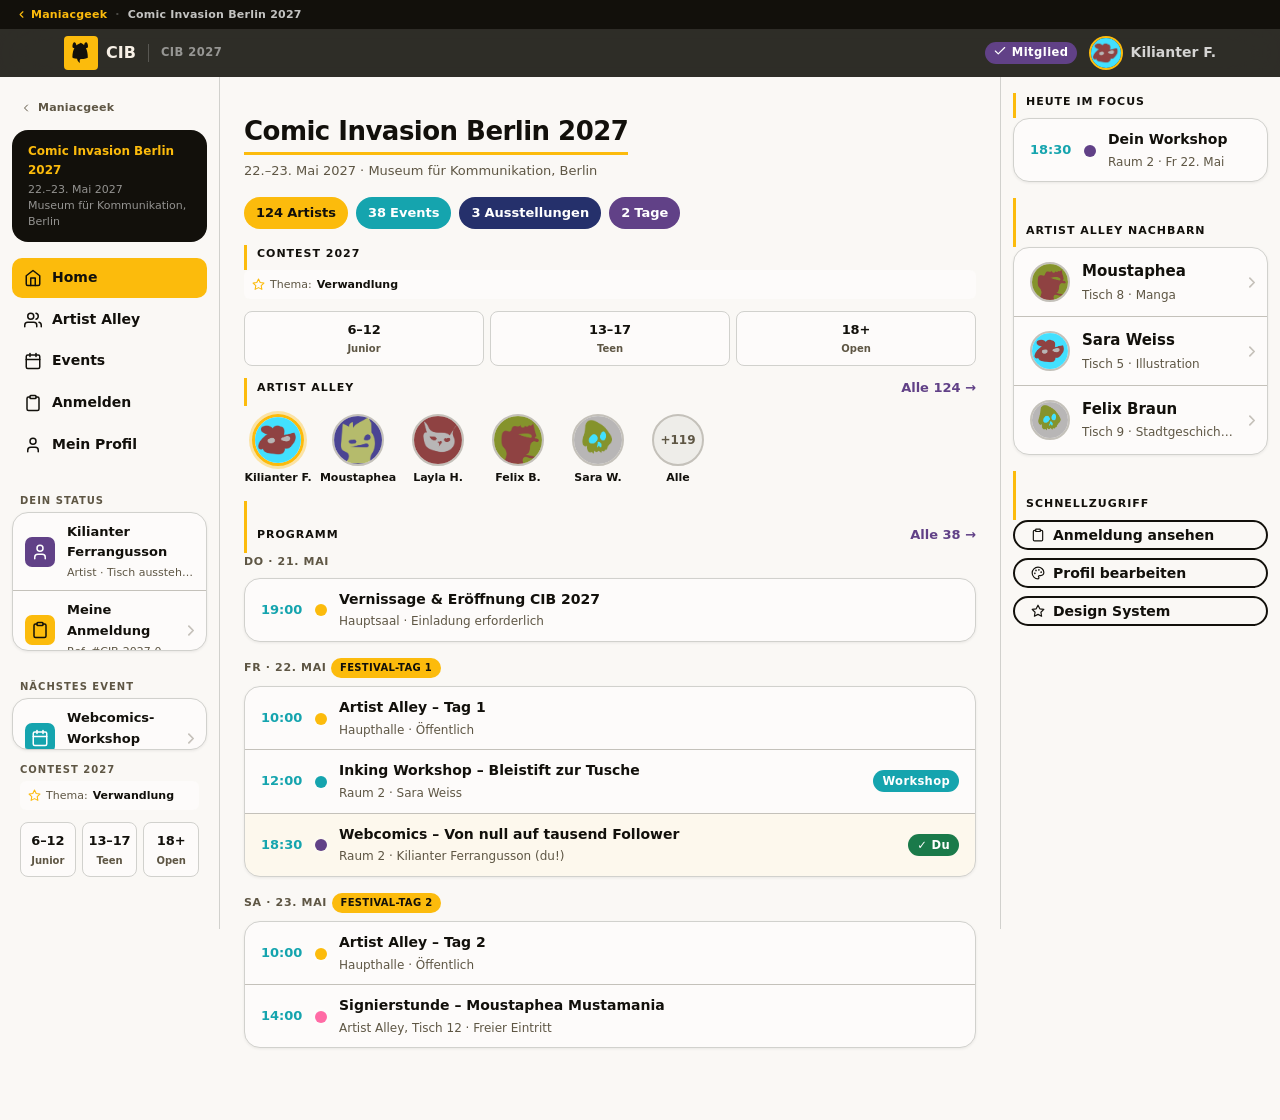
==== commit a6ce60b5: "Prototyp: Beispiel-Persona statt echter Adressen Im Anmeldeflow standen bisher eine echte E-Mail-Adr" ====
--- a/prototype/index.html
+++ b/prototype/index.html
@@ -35,8 +35,8 @@
     <div class="kern-kopfzeile__actions">
       <span class="kern-member-chip"><svg class="lucide" aria-hidden="true" viewBox="0 0 24 24" width="14" height="14" fill="none" stroke="currentColor" stroke-width="2" stroke-linecap="round" stroke-linejoin="round"><path d="M20 6 9 17l-5-5"/></svg> Mitglied</span>
       <div class="kern-kopfzeile__user">
-        <div class="kern-kopfzeile__avatar"><img src="../FakeImages/Avatar copy 4.png" alt="Max Schreiber"></div>
-        <span>Max S.</span>
+        <div class="kern-kopfzeile__avatar"><img src="../FakeImages/Avatar copy 4.png" alt="Kilianter Ferrangusson"></div>
+        <span>Kilianter F.</span>
       </div>
     </div>
   </div>
@@ -89,7 +89,7 @@
           <svg class="lucide" viewBox="0 0 24 24" width="18" height="18" fill="none" stroke="currentColor" stroke-width="2" stroke-linecap="round" stroke-linejoin="round"><path d="M19 21v-2a4 4 0 0 0-4-4H9a4 4 0 0 0-4 4v2"/><circle cx="12" cy="7" r="4"/></svg>
         </div>
         <div class="kern-cell__content">
-          <span class="kern-cell__title">Max Schreiber</span>
+          <span class="kern-cell__title">Kilianter Ferrangusson</span>
           <span class="kern-cell__sub">Artist · Tisch ausstehend</span>
         </div>
         <span class="kern-badge kern-badge--accent">In Prüfung</span>
@@ -109,7 +109,7 @@
         </div>
         <div class="kern-cell__content">
           <span class="kern-cell__title">Mein Profil</span>
-          <span class="kern-cell__sub">@maxschreiber · 8 Werke</span>
+          <span class="kern-cell__sub">@Kilifer67 · 8 Werke</span>
         </div>
       </a>
     </div>
@@ -173,7 +173,7 @@
             <svg class="lucide" viewBox="0 0 24 24" width="18" height="18" fill="none" stroke="currentColor" stroke-width="2" stroke-linecap="round" stroke-linejoin="round"><path d="M19 21v-2a4 4 0 0 0-4-4H9a4 4 0 0 0-4 4v2"/><circle cx="12" cy="7" r="4"/></svg>
           </div>
           <div class="kern-cell__content">
-            <span class="kern-cell__title">Max Schreiber</span>
+            <span class="kern-cell__title">Kilianter Ferrangusson</span>
             <span class="kern-cell__sub">Artist · Tisch ausstehend</span>
           </div>
           <span class="kern-badge kern-badge--accent">In Prüfung</span>
@@ -227,8 +227,8 @@
     <div class="kern-section-label" style="padding-top:0;">Artist Alley <a href="artists.html">Alle 124 →</a></div>
     <div class="kern-scroll-x">
       <a href="artist-portfolio.html" class="kern-avatar-chip kern-avatar-chip--me">
-        <div class="kern-avatar-chip__img"><img src="../FakeImages/Avatar copy 4.png" alt="Max Schreiber"></div>
-        <span class="kern-avatar-chip__name">Max S.</span>
+        <div class="kern-avatar-chip__img"><img src="../FakeImages/Avatar copy 4.png" alt="Kilianter Ferrangusson"></div>
+        <span class="kern-avatar-chip__name">Kilianter F.</span>
       </a>
       <a href="artist-portfolio.html" class="kern-avatar-chip">
         <div class="kern-avatar-chip__img"><img src="../FakeImages/Avatar.png" alt="Moustaphea Mustamania"></div>
@@ -291,7 +291,7 @@
         <span class="kern-event-cell__dot" style="background:var(--cib-purple);"></span>
         <div class="kern-event-cell__body">
           <span class="kern-event-cell__title">Webcomics – Von null auf tausend Follower</span>
-          <span class="kern-event-cell__meta">Raum 2 · Max Schreiber (du!)</span>
+          <span class="kern-event-cell__meta">Raum 2 · Kilianter Ferrangusson (du!)</span>
         </div>
         <div class="kern-event-cell__right"><span class="kern-badge kern-badge--success">✓ Du</span></div>
       </a>
@@ -465,9 +465,9 @@
   </div>
 
   <div class="kern-drawer__user">
-    <img src="../FakeImages/Avatar copy 4.png" alt="Max Schreiber" class="kern-drawer__avatar">
+    <img src="../FakeImages/Avatar copy 4.png" alt="Kilianter Ferrangusson" class="kern-drawer__avatar">
     <div>
-      <div class="kern-drawer__user-name">Max Schreiber</div>
+      <div class="kern-drawer__user-name">Kilianter Ferrangusson</div>
       <div class="kern-drawer__user-role">Artist · Mitglied</div>
     </div>
   </div>
--- a/prototype/kern-aaly.css
+++ b/prototype/kern-aaly.css
@@ -1145,6 +1145,7 @@
   position: relative;
 }
 .kern-cell:last-child { border-bottom: none; }
+a.kern-cell { display: flex; min-height: 52px; }
 a.kern-cell:hover, a.kern-cell:active { background: var(--color-surface); }
 .kern-cell--chevron {
   padding-right: var(--s3);
